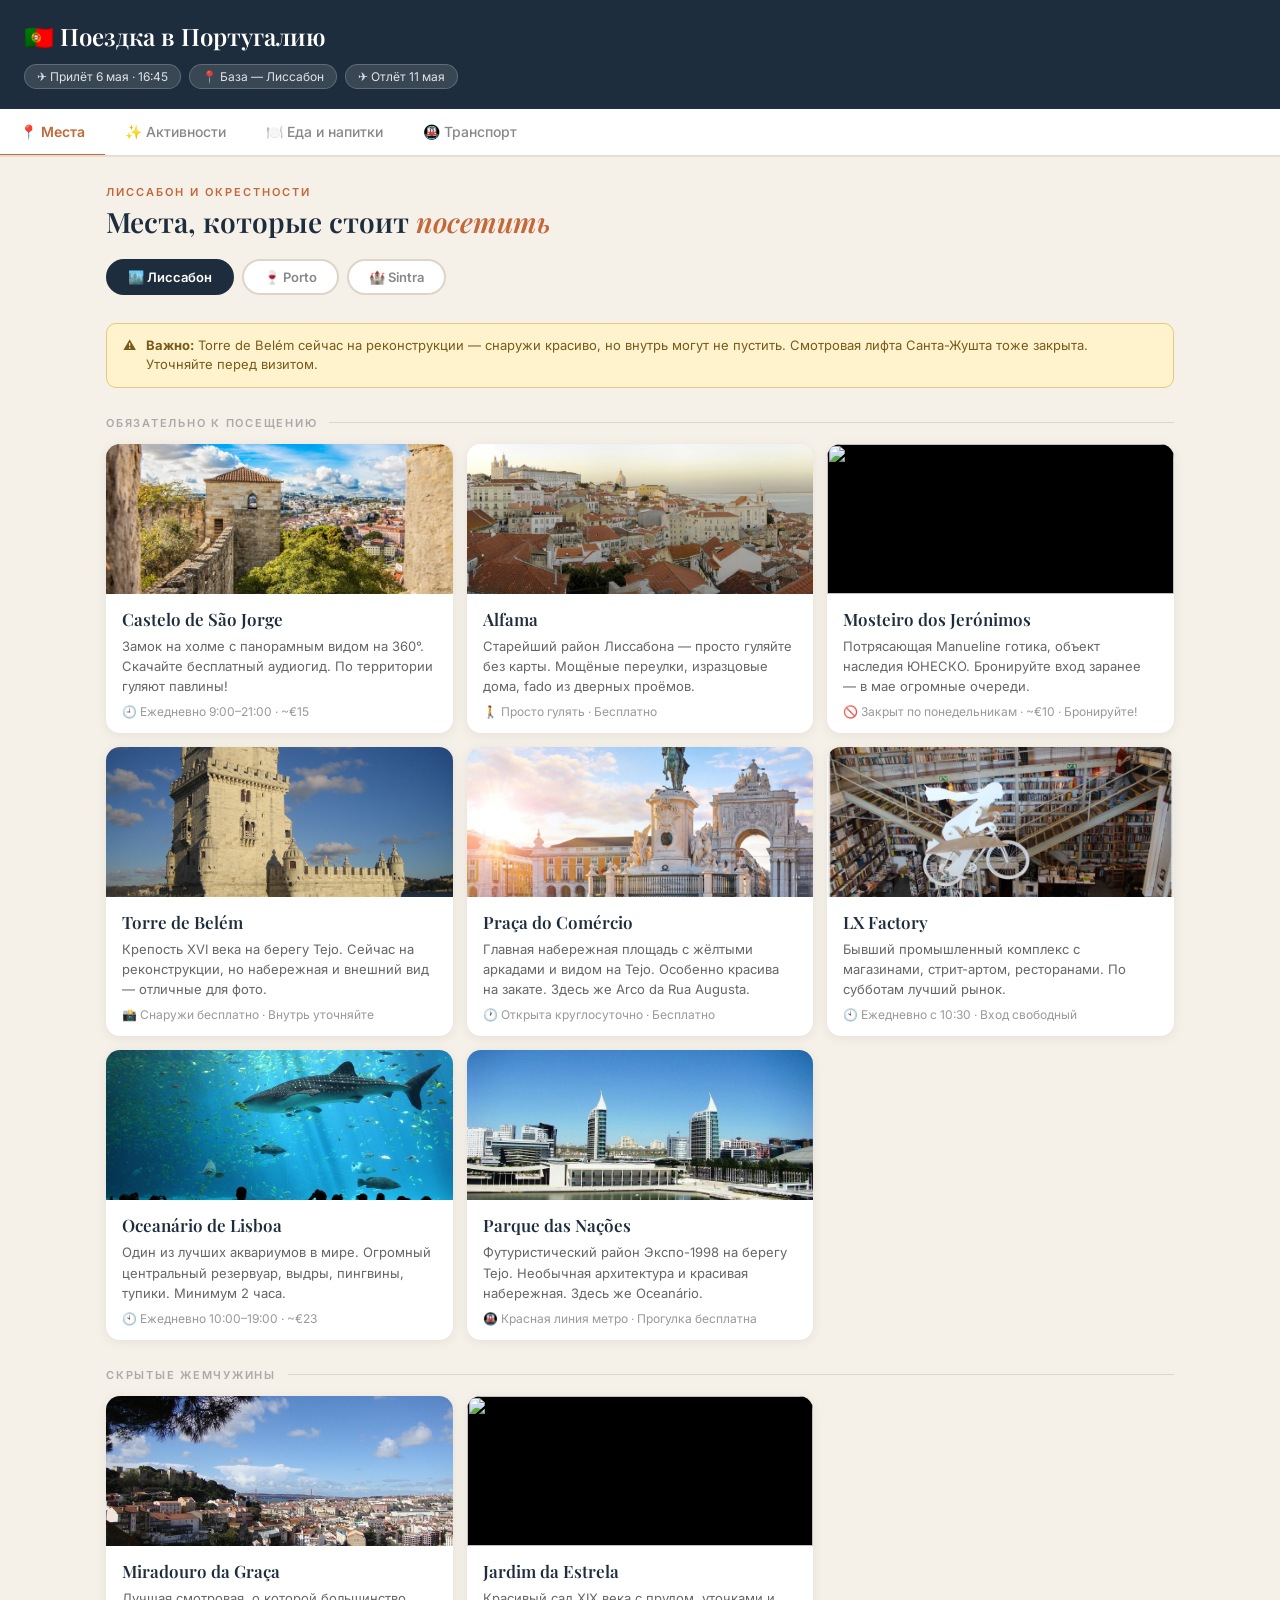
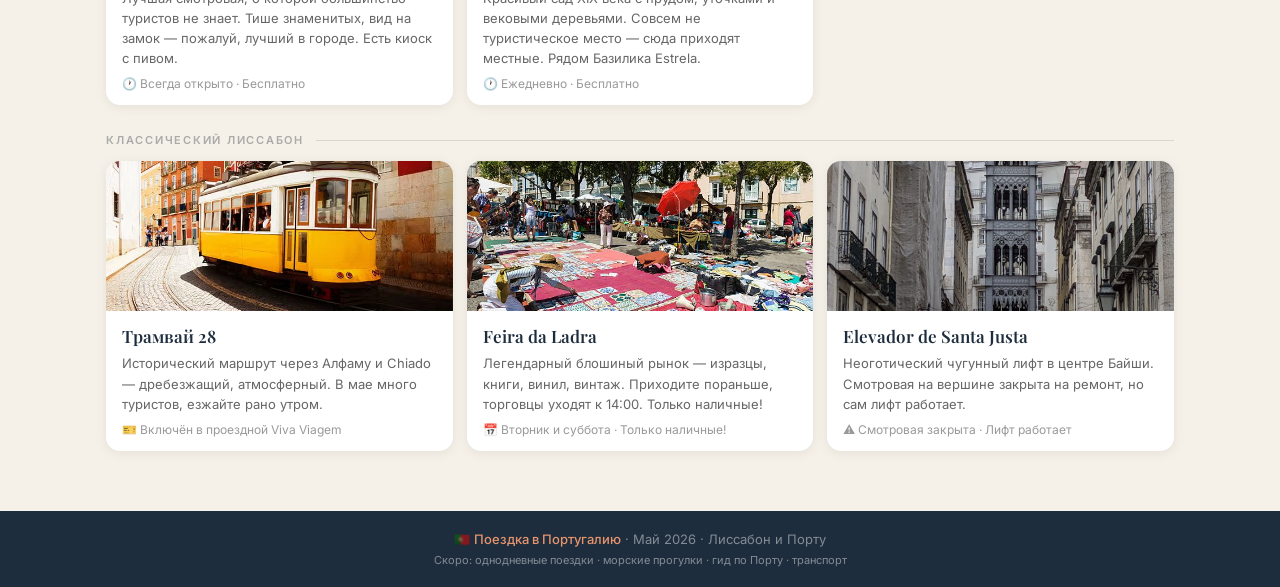
==== index.html @ fce287ac "additional photos" ====
<!DOCTYPE html>
<html lang="ru">
<head>
<meta charset="UTF-8">
<meta name="viewport" content="width=device-width, initial-scale=1.0">
<title>🇵🇹 Поездка в Португалию</title>
<link href="https://fonts.googleapis.com/css2?family=Playfair+Display:ital,wght@0,600;1,400&family=Inter:wght@400;500;600&display=swap" rel="stylesheet">
<style>
* { margin: 0; padding: 0; box-sizing: border-box; }

body {
  font-family: 'Inter', sans-serif;
  background: #F5F0E8;
  color: #1a1a1a;
  min-height: 100vh;
}

/* ─── HEADER ─── */
.header {
  background: #1E2D3D;
  padding: 20px 24px;
}

.header-title {
  font-family: 'Playfair Display', serif;
  font-size: 24px;
  font-weight: 600;
  color: #ffffff;
  display: flex;
  align-items: center;
  gap: 10px;
  margin-bottom: 12px;
}

.header-pills {
  display: flex;
  flex-wrap: wrap;
  gap: 8px;
}

.header-pill {
  background: rgba(255,255,255,0.12);
  border: 1px solid rgba(255,255,255,0.2);
  border-radius: 20px;
  padding: 4px 12px;
  font-size: 12px;
  color: rgba(255,255,255,0.85);
}

/* ─── TAB BAR ─── */
.tabbar {
  background: #ffffff;
  border-bottom: 2px solid #e5ddd0;
  display: flex;
  overflow-x: auto;
  -webkit-overflow-scrolling: touch;
  scrollbar-width: none;
  position: sticky;
  top: 0;
  z-index: 99;
}

.tabbar::-webkit-scrollbar { display: none; }

.tab {
  flex-shrink: 0;
  padding: 14px 20px;
  font-family: 'Inter', sans-serif;
  font-size: 14px;
  font-weight: 500;
  color: #888;
  background: #ffffff;
  border: none;
  border-bottom: 3px solid transparent;
  margin-bottom: -2px;
  cursor: pointer;
  white-space: nowrap;
  transition: color 0.2s, border-color 0.2s;
  -webkit-tap-highlight-color: transparent;
}

.tab:hover { color: #C4673A; }

.tab.active {
  color: #C4673A;
  border-bottom-color: #C4673A;
  font-weight: 600;
}

/* ─── PANELS ─── */
.panel { display: none; }
.panel.active { display: block; }

/* ─── CONTENT WRAPPER ─── */
.content {
  max-width: 1100px;
  margin: 0 auto;
  padding: 28px 16px 60px;
}

/* ─── SECTION HEADER ─── */
.sec-label {
  font-size: 11px;
  font-weight: 600;
  letter-spacing: 0.18em;
  text-transform: uppercase;
  color: #C4673A;
  margin-bottom: 6px;
}

.sec-title {
  font-family: 'Playfair Display', serif;
  font-size: 28px;
  font-weight: 600;
  color: #1E2D3D;
  margin-bottom: 20px;
  line-height: 1.2;
}

.sec-title em {
  font-style: italic;
  color: #C4673A;
}

/* ─── ALERT ─── */
.alert {
  background: #FEF3CD;
  border: 1px solid #e8c97a;
  border-radius: 10px;
  padding: 12px 16px;
  font-size: 13px;
  color: #7a5a1a;
  margin-bottom: 24px;
  line-height: 1.5;
  display: flex;
  gap: 10px;
}

/* ─── DIVIDER ─── */
.divider {
  font-size: 11px;
  font-weight: 600;
  letter-spacing: 0.16em;
  text-transform: uppercase;
  color: #aaa;
  margin: 28px 0 14px;
  display: flex;
  align-items: center;
  gap: 12px;
}

.divider::after {
  content: '';
  flex: 1;
  height: 1px;
  background: #ddd5c8;
}

/* ─── PLACE CARDS GRID ─── */
.grid {
  display: grid;
  grid-template-columns: repeat(auto-fill, minmax(280px, 1fr));
  gap: 14px;
}

.card {
  background: #ffffff;
  border-radius: 14px;
  overflow: hidden;
  box-shadow: 0 2px 12px rgba(0,0,0,0.07);
  transition: transform 0.25s, box-shadow 0.25s;
}

.card:hover {
  transform: translateY(-3px);
  box-shadow: 0 8px 28px rgba(0,0,0,0.12);
}

.card-top {
  height: 150px;
  display: flex;
  align-items: center;
  justify-content: center;
  position: relative;
  font-size: 48px;
}

.bg1 { background: linear-gradient(135deg, #e8eef5, #c8d8e8); }
.bg2 { background: linear-gradient(135deg, #f5e8e0, #e8c4a8); }
.bg3 { background: linear-gradient(135deg, #f5f0e0, #e8d898); }
.bg4 { background: linear-gradient(135deg, #e4eee5, #b8d0bc); }
.bg5 { background: linear-gradient(135deg, #f0e8f0, #d8b8d8); }

.badge {
  position: absolute;
  top: 10px;
  right: 10px;
  font-size: 10px;
  font-weight: 700;
  letter-spacing: 0.06em;
  text-transform: uppercase;
  padding: 3px 9px;
  border-radius: 20px;
  font-family: 'Inter', sans-serif;
}

.b-red   { background: #C4673A; color: #fff; }
.b-green { background: #5a8f62; color: #fff; }
.b-navy  { background: #1E2D3D; color: #fff; }
.b-gold  { background: #C9A84C; color: #1E2D3D; }
.b-warn  { background: #D4870C; color: #fff; }

.card-body { padding: 14px 16px; }

.card-title {
  font-family: 'Playfair Display', serif;
  font-size: 17px;
  font-weight: 600;
  color: #1E2D3D;
  margin-bottom: 6px;
}

.card-desc {
  font-size: 13px;
  color: #666;
  line-height: 1.55;
}

.card-note {
  margin-top: 8px;
  font-size: 12px;
  color: #999;
}

/* ─── EXPERIENCE CARDS ─── */
.exp-list { display: flex; flex-direction: column; gap: 12px; }

.exp-card {
  background: #ffffff;
  border-radius: 14px;
  padding: 16px;
  display: flex;
  gap: 14px;
  align-items: flex-start;
  box-shadow: 0 2px 12px rgba(0,0,0,0.07);
  transition: transform 0.25s, box-shadow 0.25s;
}

.exp-card:hover {
  transform: translateX(4px);
  box-shadow: 0 6px 24px rgba(0,0,0,0.11);
}

.exp-icon {
  width: 52px;
  height: 52px;
  border-radius: 12px;
  display: flex;
  align-items: center;
  justify-content: center;
  font-size: 22px;
  flex-shrink: 0;
}

.ic1 { background: #f5e8e0; }
.ic2 { background: #e8eef5; }
.ic3 { background: #e4eee5; }
.ic4 { background: #f5f0e0; }

.exp-body { flex: 1; min-width: 0; }

.exp-title {
  font-family: 'Playfair Display', serif;
  font-size: 16px;
  font-weight: 600;
  color: #1E2D3D;
  margin-bottom: 5px;
}

.exp-desc {
  font-size: 13px;
  color: #666;
  line-height: 1.55;
}

.exp-tags {
  margin-top: 8px;
  display: flex;
  flex-wrap: wrap;
  gap: 6px;
}

.tag {
  font-size: 11px;
  font-weight: 500;
  padding: 3px 10px;
  border-radius: 20px;
}

.t-red  { background: #f5e8e0; color: #C4673A; }
.t-navy { background: #e8eef5; color: #1E2D3D; }
.t-gold { background: #f5f0e0; color: #7a5a1a; }

/* ─── FOOD ─── */
.food-section { margin-bottom: 28px; }

.food-header {
  display: flex;
  align-items: center;
  gap: 10px;
  padding-bottom: 10px;
  border-bottom: 2px solid #e5ddd0;
  margin-bottom: 14px;
}

.food-header-icon { font-size: 22px; }

.food-header-title {
  font-family: 'Playfair Display', serif;
  font-size: 20px;
  font-weight: 600;
  color: #1E2D3D;
}

.food-grid {
  display: grid;
  grid-template-columns: repeat(auto-fill, minmax(200px, 1fr));
  gap: 12px;
}

.food-card {
  background: #ffffff;
  border-radius: 12px;
  padding: 14px;
  box-shadow: 0 2px 10px rgba(0,0,0,0.06);
  transition: transform 0.25s, box-shadow 0.25s;
}

.food-card:hover {
  transform: translateY(-2px);
  box-shadow: 0 6px 20px rgba(0,0,0,0.1);
}

.food-name {
  font-family: 'Playfair Display', serif;
  font-size: 15px;
  font-weight: 600;
  color: #1E2D3D;
  margin-bottom: 5px;
}

.food-desc {
  font-size: 12px;
  color: #666;
  line-height: 1.5;
}

.food-must {
  margin-top: 8px;
  font-size: 11px;
  font-weight: 600;
  color: #C4673A;
  text-transform: uppercase;
  letter-spacing: 0.06em;
  display: flex;
  align-items: center;
  gap: 5px;
}

.food-must::before {
  content: '';
  width: 5px; height: 5px;
  border-radius: 50%;
  background: #C4673A;
  flex-shrink: 0;
}

.food-porto {
  margin-top: 8px;
  font-size: 11px;
  font-weight: 600;
  color: #534AB7;
  text-transform: uppercase;
  letter-spacing: 0.06em;
  display: flex;
  align-items: center;
  gap: 5px;
}

.food-porto::before {
  content: '';
  width: 5px; height: 5px;
  border-radius: 50%;
  background: #534AB7;
  flex-shrink: 0;
}

/* ─── FOOD IMAGE ─── */
.food-img {
  width: calc(100% + 28px);
  margin: -14px -14px 12px -14px;
  height: 140px;
  object-fit: cover;
  border-radius: 12px 12px 0 0;
  display: block;
}

/* ─── FOOTER ─── */
.footer {
  background: #1E2D3D;
  padding: 20px 24px;
  text-align: center;
  color: rgba(255,255,255,0.45);
  font-size: 13px;
}

.footer strong { color: #E8956D; font-weight: 500; }

/* ─── MOBILE ─── */
@media (max-width: 600px) {
  .header-title { font-size: 20px; }
  .sec-title { font-size: 24px; }
  .grid { grid-template-columns: 1fr; }
  .food-grid { grid-template-columns: 1fr 1fr; }
  .tab { padding: 12px 14px; font-size: 13px; }
  .content { padding: 20px 14px 50px; }
}

@media (max-width: 400px) {
  .food-grid { grid-template-columns: 1fr; }
}

/* ─── CITY SUBTABS ─── */
.city-tabs {
  display: flex;
  gap: 8px;
  margin-bottom: 28px;
  flex-wrap: wrap;
}

.city-tab {
  padding: 8px 20px;
  font-family: 'Inter', sans-serif;
  font-size: 13px;
  font-weight: 600;
  border-radius: 100px;
  border: 2px solid #ddd5c8;
  background: #ffffff;
  color: #888;
  cursor: pointer;
  transition: all 0.2s;
  -webkit-tap-highlight-color: transparent;
}

.city-tab:hover { border-color: #C4673A; color: #C4673A; }

.city-tab.active {
  background: #1E2D3D;
  border-color: #1E2D3D;
  color: #ffffff;
}

.city-panel { display: none; }
.city-panel.active { display: block; }

/* ─── CITY HEADER BANNER ─── */
.city-banner {
  border-radius: 12px;
  padding: 18px 22px;
  margin-bottom: 22px;
  display: flex;
  align-items: center;
  gap: 14px;
}

.city-banner.lisbon { background: linear-gradient(135deg, #1E2D3D, #2E4259); }
.city-banner.porto  { background: linear-gradient(135deg, #4a1a6b, #6b2d9a); }
.city-banner.sintra { background: linear-gradient(135deg, #1a4a2e, #2d7a4a); }

.city-banner-emoji { font-size: 36px; }

.city-banner-text h3 {
  font-family: 'Playfair Display', serif;
  font-size: 22px;
  font-weight: 600;
  color: #fff;
  margin-bottom: 3px;
}

.city-banner-text p {
  font-size: 12px;
  color: rgba(255,255,255,0.65);
  letter-spacing: 0.04em;
}

/* ─── TRANSPORT ─── */
.transport-section { margin-bottom: 36px; }

.transport-header {
  display: flex;
  align-items: center;
  gap: 12px;
  background: #1E2D3D;
  border-radius: 14px;
  padding: 16px 20px;
  margin-bottom: 16px;
}

.transport-header-icon { font-size: 28px; flex-shrink: 0; }

.transport-header-text h3 {
  font-family: 'Playfair Display', serif;
  font-size: 19px;
  font-weight: 600;
  color: #ffffff;
  margin-bottom: 2px;
}

.transport-header-text p {
  font-size: 12px;
  color: rgba(255,255,255,0.55);
}

.transport-grid {
  display: grid;
  grid-template-columns: repeat(auto-fill, minmax(260px, 1fr));
  gap: 12px;
}

.transport-card {
  background: #ffffff;
  border-radius: 14px;
  padding: 16px 18px;
  box-shadow: 0 2px 12px rgba(0,0,0,0.07);
  border-left: 4px solid #C4673A;
  transition: transform 0.2s, box-shadow 0.2s;
}

.transport-card:hover {
  transform: translateY(-2px);
  box-shadow: 0 6px 20px rgba(0,0,0,0.11);
}

.transport-card.navy  { border-left-color: #1E2D3D; }
.transport-card.gold  { border-left-color: #C9A84C; }
.transport-card.green { border-left-color: #5a8f62; }
.transport-card.purple{ border-left-color: #7B5EA7; }

.tc-name {
  font-family: 'Playfair Display', serif;
  font-size: 15px;
  font-weight: 600;
  color: #1E2D3D;
  margin-bottom: 6px;
  display: flex;
  align-items: center;
  gap: 8px;
}

.tc-desc {
  font-size: 12.5px;
  color: #555;
  line-height: 1.55;
  margin-bottom: 10px;
}

.tc-meta {
  display: flex;
  flex-wrap: wrap;
  gap: 6px;
}

.tc-pill {
  font-size: 11px;
  font-weight: 600;
  padding: 3px 10px;
  border-radius: 20px;
  background: #F5F0E8;
  color: #1E2D3D;
}

.tc-pill.price { background: #e8f5ec; color: #2d7a3a; }
.tc-pill.time  { background: #e8eef5; color: #1E2D3D; }
.tc-pill.tip   { background: #fef3cd; color: #7a5a1a; }

.route-card {
  background: #ffffff;
  border-radius: 14px;
  padding: 18px 20px;
  box-shadow: 0 2px 12px rgba(0,0,0,0.07);
  display: grid;
  grid-template-columns: 1fr auto;
  gap: 12px;
  align-items: start;
  transition: transform 0.2s, box-shadow 0.2s;
}

.route-card:hover {
  transform: translateY(-2px);
  box-shadow: 0 6px 20px rgba(0,0,0,0.11);
}

.route-from-to {
  font-family: 'Playfair Display', serif;
  font-size: 16px;
  font-weight: 600;
  color: #1E2D3D;
  margin-bottom: 5px;
  display: flex;
  align-items: center;
  gap: 8px;
}

.route-arrow { color: #C4673A; font-style: normal; }

.route-desc {
  font-size: 12.5px;
  color: #666;
  line-height: 1.5;
  margin-bottom: 10px;
}

.route-pills {
  display: flex;
  flex-wrap: wrap;
  gap: 6px;
}

.route-stats {
  display: flex;
  flex-direction: column;
  gap: 6px;
  align-items: flex-end;
  flex-shrink: 0;
}

.stat-box {
  background: #F5F0E8;
  border-radius: 8px;
  padding: 6px 10px;
  text-align: center;
  min-width: 70px;
}

.stat-val {
  font-size: 14px;
  font-weight: 700;
  color: #1E2D3D;
  font-family: 'Playfair Display', serif;
}

.stat-label {
  font-size: 10px;
  color: #888;
  letter-spacing: 0.04em;
}

@media (max-width: 500px) {
  .route-card { grid-template-columns: 1fr; }
  .route-stats { flex-direction: row; align-items: flex-start; }
  .transport-grid { grid-template-columns: 1fr; }
}
</style>
</head>
<body>

<!-- HEADER -->
<header class="header">
  <div class="header-title">🇵🇹 Поездка в Португалию</div>
  <div class="header-pills">
    <span class="header-pill">✈ Прилёт 6 мая · 16:45</span>
    <span class="header-pill">📍 База — Лиссабон</span>
    <span class="header-pill">✈ Отлёт 11 мая</span>
  </div>
</header>

<!-- TAB BAR -->
<div class="tabbar">
  <button class="tab active" onclick="switchTab('places', this)">📍 Места</button>
  <button class="tab" onclick="switchTab('exp', this)">✨ Активности</button>
  <button class="tab" onclick="switchTab('food', this)">🍽️ Еда и напитки</button>
  <button class="tab" onclick="switchTab('transport', this)">🚇 Транспорт</button>
</div>

<!-- ══════════ PANEL: PLACES ══════════ -->
<div class="panel active" id="panel-places">
  <div class="content">
    <p class="sec-label">Лиссабон и окрестности</p>
    <h2 class="sec-title">Места, которые стоит <em>посетить</em></h2>
    <div class="city-tabs">
      <button class="city-tab active" onclick="switchCity('lisbon', this)">🏙️ Лиссабон</button>
      <button class="city-tab" onclick="switchCity('porto', this)">🍷 Porto</button>
      <button class="city-tab" onclick="switchCity('sintra', this)">🏰 Sintra</button>
    </div>

    <div class="city-panel active" id="city-lisbon">

    <div class="alert">
      ⚠️ <span><strong>Важно:</strong> Torre de Belém сейчас на реконструкции — снаружи красиво, но внутрь могут не пустить. Смотровая лифта Санта-Жушта тоже закрыта. Уточняйте перед визитом.</span>
    </div>

    <p class="divider">Обязательно к посещению</p>
    <div class="grid">
      <div class="card">
        <div class="card-top" style="padding:0;background:#000;"><img src="images/sao_jorge.png" style="width:100%;height:100%;object-fit:cover;"></div>
        <div class="card-body">
          <div class="card-title">Castelo de São Jorge</div>
          <div class="card-desc">Замок на холме с панорамным видом на 360°. Скачайте бесплатный аудиогид. По территории гуляют павлины!</div>
          <div class="card-note">🕘 Ежедневно 9:00–21:00 · ~€15</div>
        </div>
      </div>
      <div class="card">
        <div class="card-top" style="padding:0;background:#000;"><img src="images/alfama.png" style="width:100%;height:100%;object-fit:cover;"></div>
        <div class="card-body">
          <div class="card-title">Alfama</div>
          <div class="card-desc">Старейший район Лиссабона — просто гуляйте без карты. Мощёные переулки, изразцовые дома, fado из дверных проёмов.</div>
          <div class="card-note">🚶 Просто гулять · Бесплатно</div>
        </div>
      </div>
      <div class="card">
        <div class="card-top" style="padding:0;background:#000;"><img src="images/jeronimos.png" style="width:100%;height:100%;object-fit:cover;"></div>
        <div class="card-body">
          <div class="card-title">Mosteiro dos Jerónimos</div>
          <div class="card-desc">Потрясающая Manueline готика, объект наследия ЮНЕСКО. Бронируйте вход заранее — в мае огромные очереди.</div>
          <div class="card-note">🚫 Закрыт по понедельникам · ~€10 · Бронируйте!</div>
        </div>
      </div>
      <div class="card">
        <div class="card-top" style="padding:0;background:#000;"><img src="images/belem.png" style="width:100%;height:100%;object-fit:cover;"></div>
        <div class="card-body">
          <div class="card-title">Torre de Belém</div>
          <div class="card-desc">Крепость XVI века на берегу Tejo. Сейчас на реконструкции, но набережная и внешний вид — отличные для фото.</div>
          <div class="card-note">📸 Снаружи бесплатно · Внутрь уточняйте</div>
        </div>
      </div>
      <div class="card">
        <div class="card-top" style="padding:0;background:#000;"><img src="images/praca_do_commercio.png" style="width:100%;height:100%;object-fit:cover;"></div>
        <div class="card-body">
          <div class="card-title">Praça do Comércio</div>
          <div class="card-desc">Главная набережная площадь с жёлтыми аркадами и видом на Tejo. Особенно красива на закате. Здесь же Arco da Rua Augusta.</div>
          <div class="card-note">🕐 Открыта круглосуточно · Бесплатно</div>
        </div>
      </div>
      <div class="card">
        <div class="card-top" style="padding:0;background:#000;"><img src="images/lx_factory.png" style="width:100%;height:100%;object-fit:cover;"></div>
        <div class="card-body">
          <div class="card-title">LX Factory</div>
          <div class="card-desc">Бывший промышленный комплекс с магазинами, стрит-артом, ресторанами. По субботам лучший рынок.</div>
          <div class="card-note">🕙 Ежедневно с 10:30 · Вход свободный</div>
        </div>
      </div>
      <div class="card">
        <div class="card-top" style="padding:0;background:#000;"><img src="images/oceanario.png" style="width:100%;height:100%;object-fit:cover;"></div>
        <div class="card-body">
          <div class="card-title">Oceanário de Lisboa</div>
          <div class="card-desc">Один из лучших аквариумов в мире. Огромный центральный резервуар, выдры, пингвины, тупики. Минимум 2 часа.</div>
          <div class="card-note">🕙 Ежедневно 10:00–19:00 · ~€23</div>
        </div>
      </div>
      <div class="card">
        <div class="card-top" style="padding:0;background:#000;"><img src="images/parque_das_nacoes.png" style="width:100%;height:100%;object-fit:cover;"></div>
        <div class="card-body">
          <div class="card-title">Parque das Nações</div>
          <div class="card-desc">Футуристический район Экспо-1998 на берегу Tejo. Необычная архитектура и красивая набережная. Здесь же Oceanário.</div>
          <div class="card-note">🚇 Красная линия метро · Прогулка бесплатна</div>
        </div>
      </div>
    </div>

    <p class="divider">Скрытые жемчужины</p>
    <div class="grid">
      <div class="card">
        <div class="card-top" style="padding:0;background:#000;"><img src="images/miradouro_da_graca.png" style="width:100%;height:100%;object-fit:cover;"></div>
        <div class="card-body">
          <div class="card-title">Miradouro da Graça</div>
          <div class="card-desc">Лучшая смотровая, о которой большинство туристов не знает. Тише знаменитых, вид на замок — пожалуй, лучший в городе. Есть киоск с пивом.</div>
          <div class="card-note">🕐 Всегда открыто · Бесплатно</div>
        </div>
      </div>
      <div class="card">
        <div class="card-top" style="padding:0;background:#000;"><img src="images/jardim_da_estrela.png" style="width:100%;height:100%;object-fit:cover;"></div>
        <div class="card-body">
          <div class="card-title">Jardim da Estrela</div>
          <div class="card-desc">Красивый сад XIX века с прудом, уточками и вековыми деревьями. Совсем не туристическое место — сюда приходят местные. Рядом Базилика Estrela.</div>
          <div class="card-note">🕐 Ежедневно · Бесплатно</div>
        </div>
      </div>
    </div>

    <p class="divider">Классический Лиссабон</p>
    <div class="grid">
      <div class="card">
        <div class="card-top" style="padding:0;background:#000;"><img src="images/tram_28.png" style="width:100%;height:100%;object-fit:cover;"></div>
        <div class="card-body">
          <div class="card-title">Трамвай 28</div>
          <div class="card-desc">Исторический маршрут через Алфаму и Chiado — дребезжащий, атмосферный. В мае много туристов, езжайте рано утром.</div>
          <div class="card-note">🎫 Включён в проездной Viva Viagem</div>
        </div>
      </div>
      <div class="card">
        <div class="card-top" style="padding:0;background:#000;"><img src="images/feira_da_ladra.png" style="width:100%;height:100%;object-fit:cover;"></div>
        <div class="card-body">
          <div class="card-title">Feira da Ladra</div>
          <div class="card-desc">Легендарный блошиный рынок — изразцы, книги, винил, винтаж. Приходите пораньше, торговцы уходят к 14:00. Только наличные!</div>
          <div class="card-note">📅 Вторник и суббота · Только наличные!</div>
        </div>
      </div>
      <div class="card">
        <div class="card-top" style="padding:0;background:#000;"><img src="images/elevador_de_santa_justa.png" style="width:100%;height:100%;object-fit:cover;"></div>
        <div class="card-body">
          <div class="card-title">Elevador de Santa Justa</div>
          <div class="card-desc">Неоготический чугунный лифт в центре Байши. Смотровая на вершине закрыта на ремонт, но сам лифт работает.</div>
          <div class="card-note">⚠️ Смотровая закрыта · Лифт работает</div>
        </div>
      </div>
    </div>
    </div><!-- /city-lisbon -->


  <!-- ── PORTO ── -->
  <div class="city-panel" id="city-porto">
    <div class="city-banner porto">
      <span class="city-banner-emoji">🍷</span>
      <div class="city-banner-text">
        <h3>Porto</h3>
        <p>Однодневная поездка · ~3 часа на поезде Alfa Pendular</p>
      </div>
    </div>

    <p class="divider">Обязательно к посещению</p>
    <div class="grid">
      <div class="card">
        <div class="card-top bg5"><span>📚</span><span class="badge b-navy">Обязательно</span></div>
        <div class="card-body">
          <div class="card-title">Livraria Lello</div>
          <div class="card-desc">Один из красивейших книжных магазинов в мире. Неоготический интерьер, знаменитая деревянная лестница. Говорят, вдохновил Роулинг при создании Хогвартса. Билет ~€12, покупайте онлайн.</div>
          <div class="card-note">🕘 Ежедневно 9:00–19:00 · ~€12 · Бронируйте заранее</div>
        </div>
      </div>
      <div class="card">
        <div class="card-top bg1"><span>🏛️</span><span class="badge b-navy">Обязательно</span></div>
        <div class="card-body">
          <div class="card-title">Palácio da Bolsa</div>
          <div class="card-desc">Дворец биржи XIX века с невероятным Арабским залом внутри. Только с экскурсией (~30 минут) — гиды великолепны.</div>
          <div class="card-note">🕘 Ежедневно 9:00–18:30 · ~€14</div>
        </div>
      </div>
      <div class="card">
        <div class="card-top bg2"><span>🌉</span><span class="badge b-navy">Обязательно</span></div>
        <div class="card-body">
          <div class="card-title">Ribeira</div>
          <div class="card-desc">Живописная набережная Douro с разноцветными домами, кафе и видом на Vila Nova de Gaia. Особенно красива на закате. Здесь же отправляются лодки rabelo.</div>
          <div class="card-note">🕐 Всегда открыто · Бесплатно</div>
        </div>
      </div>
      <div class="card">
        <div class="card-top bg3"><span>⛪</span><span class="badge b-navy">Обязательно</span></div>
        <div class="card-body">
          <div class="card-title">Igreja dos Clérigos e Torre</div>
          <div class="card-desc">Барочная церковь XVIII века с самой высокой башней Порту. 240 ступеней — и перед вами лучший вид на город и реку Douro.</div>
          <div class="card-note">🕘 Ежедневно 9:00–19:00 · ~€8–10</div>
        </div>
      </div>
      <div class="card">
        <div class="card-top bg4"><span>🍷</span><span class="badge b-gold">Вина</span></div>
        <div class="card-body">
          <div class="card-title">Caves do Vinho do Porto (Gaia)</div>
          <div class="card-desc">Переправьтесь через реку в Vila Nova de Gaia — там знаменитые погреба Graham's, Sandeman, Taylor's. Дегустация от €10–15. Белый vinho do Porto с тоником — откровение.</div>
          <div class="card-note">🍷 Дегустация ~€10–15 · Рядом с Рибейрой</div>
        </div>
      </div>
    </div>
  </div>

  <!-- ── SINTRA ── -->
  <div class="city-panel" id="city-sintra">
    <div class="city-banner sintra">
      <span class="city-banner-emoji">🏰</span>
      <div class="city-banner-text">
        <h3>Sintra</h3>
        <p>Однодневная поездка · ~40 минут на электричке из Rossio</p>
      </div>
    </div>

    <p class="divider">Обязательно к посещению</p>
    <div class="grid">
      <div class="card">
        <div class="card-top bg3"><span>🏰</span><span class="badge b-red">Обязательно</span></div>
        <div class="card-body">
          <div class="card-title">Palácio da Pena</div>
          <div class="card-desc">Самый красочный и сказочный дворец Португалии — жёлтые и красные башни прямо в лесу на вершине горы. Приезжайте как можно раньше — к полудню огромные очереди.</div>
          <div class="card-note">🕘 10:00–18:00 · ~€14 · Приезжайте до открытия!</div>
        </div>
      </div>
      <div class="card">
        <div class="card-top bg4"><span>🌳</span><span class="badge b-green">Жемчужина</span></div>
        <div class="card-body">
          <div class="card-title">Quinta da Regaleira</div>
          <div class="card-desc">Таинственная усадьба с готическими башнями, секретными тоннелями и знаменитым инициатическим колодцем, по которому можно спуститься вниз. Более атмосферная, чем Пена.</div>
          <div class="card-note">🕘 9:30–20:00 · ~€15</div>
        </div>
      </div>
      <div class="card">
        <div class="card-top bg1"><span>🏰</span><span class="badge b-navy">Классика</span></div>
        <div class="card-body">
          <div class="card-title">Castelo dos Mouros</div>
          <div class="card-desc">Средневековый замок VIII–IX веков с крепостными стенами на скалах и панорамным видом на леса, дворцы и океан. Можно ходить по стенам.</div>
          <div class="card-note">🕘 9:00–18:00 · ~€8</div>
        </div>
      </div>
    </div>
  </div>

  </div>
</div>

<!-- ══════════ PANEL: EXPERIENCES ══════════ -->
<div class="panel" id="panel-exp">
  <div class="content">
    <p class="sec-label">Чем заняться</p>
    <h2 class="sec-title">Обязательные <em>активности</em></h2>
    <div class="exp-list">

      <div class="exp-card">
        <div class="exp-icon ic1">🎵</div>
        <div class="exp-body">
          <div class="exp-title">Ужин с fado в Алфаме</div>
          <div class="exp-desc">Самое португальское переживание — живая музыка в маленьком заведении с ужином. Приходите около 20:00, музыка начинается в 21:00. Попробуйте Tasca do Chico (всего 25 мест!) или Sr. Fado.</div>
          <div class="exp-tags">
            <span class="tag t-red">Бронируйте заранее</span>
            <span class="tag t-gold">~€35–50 с человека</span>
            <span class="tag t-navy">Alfama</span>
          </div>
        </div>
      </div>

      <div class="exp-card">
        <div class="exp-icon ic2">⛵</div>
        <div class="exp-body">
          <div class="exp-title">Парусная прогулка на закате</div>
          <div class="exp-desc">1–2 часа на паруснике в золотой час — вино включено, группы по 10–14 человек. Город горит янтарём, мост 25 апреля красиво подсвечивается. Можно самим взяться за штурвал.</div>
          <div class="exp-tags">
            <span class="tag t-red">GetYourGuide</span>
            <span class="tag t-gold">~€35–55 с человека</span>
            <span class="tag t-navy">Отправление из Belémа</span>
          </div>
        </div>
      </div>

      <div class="exp-card">
        <div class="exp-icon ic3">🚢</div>
        <div class="exp-body">
          <div class="exp-title">Паром до Cacilhas</div>
          <div class="exp-desc">10 минут через Tejo за €1,35 в одну сторону. Одно из лучших впечатлений в Лиссабоне за копейки. С реки открывается вид на весь силуэт города. На той стороне — отличные рыбные рестораны.</div>
          <div class="exp-tags">
            <span class="tag t-red">€1,35 в одну сторону</span>
            <span class="tag t-navy">От Cais do Sodré</span>
          </div>
        </div>
      </div>

      <div class="exp-card">
        <div class="exp-icon ic4">🍷</div>
        <div class="exp-body">
          <div class="exp-title">Дегустация вин</div>
          <div class="exp-desc">By the Wine в Chiado — заведение целиком для португальских вин. В Порту — знаменитые погреба Graham's, Sandeman, Taylor's в Vila Nova de Gaia. Белый vinho do Porto с тоником со льдом — откровение.</div>
          <div class="exp-tags">
            <span class="tag t-red">By the Wine, Chiado</span>
            <span class="tag t-gold">Дегустация в Порту ~€10–15</span>
          </div>
        </div>
      </div>

      <div class="exp-card">
        <div class="exp-icon ic3">🚴</div>
        <div class="exp-body">
          <div class="exp-title">Тур на электровелосипеде</div>
          <div class="exp-desc">По холмам Лиссабона на обычном велосипеде тяжело — на электро это одно удовольствие. Туры 3–4 часа: Alfama, Belém, набережная, смотровые. Отличный способ охватить много за день.</div>
          <div class="exp-tags">
            <span class="tag t-red">~€35–45 с человека</span>
            <span class="tag t-navy">Lisbon Bike Tour · Bike Iberia</span>
          </div>
        </div>
      </div>

      <div class="exp-card">
        <div class="exp-icon ic1">🎨</div>
        <div class="exp-body">
          <div class="exp-title">Мастер-класс по росписи изразцов</div>
          <div class="exp-desc">Научитесь расписывать знаменитые португальские изразцы azulejos и увезите домой собственноручно сделанный сувенир. Отличное занятие для двоих — 1,5–2 часа.</div>
          <div class="exp-tags">
            <span class="tag t-red">~€30–40 с человека</span>
            <span class="tag t-navy">1,5–2 часа · GetYourGuide</span>
          </div>
        </div>
      </div>

      <div class="exp-card">
        <div class="exp-icon ic2">🌊</div>
        <div class="exp-body">
          <div class="exp-title">Морская прогулка в Аррабиде</div>
          <div class="exp-desc">Красивейшее побережье рядом с Лиссабоном — кристально чистая бирюзовая вода, как на Карибах. Морские гроты, скрытые пляжи, снорклинг. Из Setúbal (~1 час от Лиссабона). Май — идеальное время.</div>
          <div class="exp-tags">
            <span class="tag t-red">~€40–55 с человека</span>
            <span class="tag t-navy">GetYourGuide</span>
            <span class="tag t-gold">Целый день</span>
          </div>
        </div>
      </div>

      <div class="exp-card">
        <div class="exp-icon ic1">🌃</div>
        <div class="exp-body">
          <div class="exp-title">Ночная прогулка по Bairro Alto</div>
          <div class="exp-desc">Самый известный ночной район Лиссабона. Бары выплёскиваются на улицы, люди бродят с напитками — весь квартал становится одной большой вечеринкой. Оживает около 22:00.</div>
          <div class="exp-tags">
            <span class="tag t-red">Гулять бесплатно</span>
            <span class="tag t-navy">Начиная с ~22:00</span>
          </div>
        </div>
      </div>

    </div>
  </div>
</div>

<!-- ══════════ PANEL: FOOD ══════════ -->
<div class="panel" id="panel-food">
  <div class="content">
    <p class="sec-label">Вкусное путешествие</p>
    <h2 class="sec-title">Еда и напитки, которые <em>нужно попробовать</em></h2>

    <div class="food-section">
      <div class="food-header">
        <span class="food-header-icon">🥐</span>
        <span class="food-header-title">Выпечка и сладкое</span>
      </div>
      <div class="food-grid">
        <div class="food-card">
          <img src="images/pastel_de_nata.png" class="food-img" alt="Pastel de Nata">
          <div class="food-name">Pastel de Nata</div>
          <div class="food-desc">Заварной тарт со слоёным тестом. Едят тёплым с корицей и сахарной пудрой. Рецепт хранится в тайне с 1837 года. Лучший — в Pastéis de Belém.</div>
          <div class="food-must">Обязательно — съедите их десятками</div>
        </div>
        <div class="food-card">
          <img src="images/travesseiro_de_sintra.png" class="food-img" alt="Travesseiro de Sintra">
          <div class="food-name">Travesseiro de Sintra</div>
          <div class="food-desc">Слоёное тесто с миндальным кремом. Снаружи хрустящее, внутри нежное. Только в Синтре — берите тёплыми из печи в Casa Piriquita.</div>
        </div>
        <div class="food-card">
          <img src="images/bola_de_berlim.png" class="food-img" alt="Bola de Berlim">
          <div class="food-name">Bola de Berlim</div>
          <div class="food-desc">Португальский пончик с заварным кремом. Продаётся прямо на пляже — вы точно купите, когда увидите.</div>
        </div>
        <div class="food-card">
          <img src="images/toucinho_do_ceu.png" class="food-img" alt="Toucinho do Céu">
          <div class="food-name">Toucinho do Céu</div>
          <div class="food-desc">Традиционный миндальный пирог, плотный и сладкий. Название: «небесный бекон». В любой кондитерской Лиссабона.</div>
        </div>
      </div>
    </div>

    <div class="food-section">
      <div class="food-header">
        <span class="food-header-icon">🥩</span>
        <span class="food-header-title">Еда</span>
      </div>
      <div class="food-grid">
        <div class="food-card">
          <img src="images/bifana.png" class="food-img" alt="Bifana">
          <div class="food-name">Bifana</div>
          <div class="food-desc">Булочка со свининой в вине, чесноке и паприке. Дёшево, вкусно, одно из лучших уличных блюд в мире. В любой tasca ~€2–3.</div>
          <div class="food-must">Обязательно</div>
        </div>
        <div class="food-card">
          <img src="images/francesinha.png" class="food-img" alt="Francesinha">
          <div class="food-name">Francesinha</div>
          <div class="food-desc">Блюдо Порту — сэндвич из вяленого мяса и стейка, залитый сыром и острым томатно-пивным соусом. Тяжёло и невероятно вкусно.</div>
          <div class="food-porto">Только в Порту — обязательно</div>
        </div>
        <div class="food-card">
          <img src="images/polvo_a_lagareiro.png" class="food-img" alt="Polvo à Lagareiro">
          <div class="food-name">Polvo à Lagareiro</div>
          <div class="food-desc">Целый осьминог, запечённый с маслом, чесноком и картофелем. Всегда нежный. Есть в меню почти любого ресторана.</div>
          <div class="food-must">Обязательно</div>
        </div>
        <div class="food-card">
          <img src="images/peixe_grelhado.png" class="food-img" alt="Peixe Grelhado">
          <div class="food-name">Peixe Grelhado</div>
          <div class="food-desc">Свежая атлантическая рыба на углях с оливковым маслом и лимоном. Лучшая — в рыбных ресторанах Cacilhas с видом на Лиссабон.</div>
        </div>
        <div class="food-card">
          <img src="images/ameijoas_a_bulhao_pato.png" class="food-img" alt="Ameijoas à Bulhão Pato">
          <div class="food-name">Ameijoas à Bulhão Pato</div>
          <div class="food-desc">Моллюски в белом вине с чесноком и кинзой. Заказывайте как закуску и вымакайте соус хлебом — это обязательно.</div>
          <div class="food-must">Обязательно</div>
        </div>
        <div class="food-card">
          <img src="images/bacalhau_a_bras.png" class="food-img" alt="Bacalhau à Brás">
          <div class="food-name">Bacalhau à Brás</div>
          <div class="food-desc">Солёная треска с яйцами, хрустящей картошкой-соломкой и чёрными оливками. В меню почти каждого традиционного ресторана.</div>
        </div>
      </div>
    </div>

    <div class="food-section">
      <div class="food-header">
        <span class="food-header-icon">🍷</span>
        <span class="food-header-title">Напитки</span>
      </div>
      <div class="food-grid">
        <div class="food-card">
          <img src="images/ginjinha.png" class="food-img" alt="Ginjinha">
          <div class="food-name">Ginjinha</div>
          <div class="food-desc">Сладкий вишнёвый ликёр, пьётся стоя у стойки. В A Ginjinha на Largo de São Domingos с 1840 года. Около €1,50.</div>
          <div class="food-must">Обязательно — €1,50, просто сделайте это</div>
        </div>
        <div class="food-card">
          <img src="images/vinho_verde.png" class="food-img" alt="Vinho Verde">
          <div class="food-name">Vinho Verde</div>
          <div class="food-desc">«Зелёное вино» — молодое, лёгкое, слегка игристое. Освежающее и идеальное для тёплого майского дня. Заказывайте везде.</div>
          <div class="food-must">Обязательно</div>
        </div>
        <div class="food-card">
          <img src="images/vinho_do_porto.png" class="food-img" alt="Vinho do Porto">
          <div class="food-name">Vinho do Porto</div>
          <div class="food-desc">Крепкое сладкое вино от молодого Ruby до выдержанного Tawny. В Порту посетите погреба Vila Nova de Gaia. Попробуйте белый vinho do Porto с тоником.</div>
          <div class="food-porto">Порту — дегустация ~€10–15</div>
        </div>
      </div>
    </div>

  </div>
</div>

<!-- ══════════ PANEL: TRANSPORT ══════════ -->
<div class="panel" id="panel-transport">
  <div class="content">
    <p class="sec-label">Как добраться и передвигаться</p>
    <h2 class="sec-title">Транспорт и <em>маршруты</em></h2>

    <!-- ВНУТРИ ЛИССАБОНА -->
    <div class="transport-section">
      <div class="transport-header">
        <span class="transport-header-icon">🏙️</span>
        <div class="transport-header-text">
          <h3>Внутри Лиссабона</h3>
          <p>Как перемещаться по городу</p>
        </div>
      </div>
      <div class="transport-grid">

        <div class="transport-card navy">
          <div class="tc-name">🎫 Карта Viva Viagem</div>
          <div class="tc-desc">Единая перезаряжаемая карта для всего общественного транспорта — метро, автобусы, трамваи, фуникулёры, лифт Санта-Жушта. Покупается в кассах метро или в аэропорту. Стоит €0,50 + пополнение.</div>
          <div class="tc-meta">
            <span class="tc-pill price">Карта €0,50</span>
            <span class="tc-pill tip">⭐ Купите сразу по прилёту</span>
          </div>
        </div>

        <div class="transport-card navy">
          <div class="tc-name">🚇 Метро</div>
          <div class="tc-desc">4 линии, охватывают большинство районов включая аэропорт. Быстро, чисто, надёжно. Работает с 6:30 до 1:00. Одна поездка по карте Viva Viagem дешевле, чем на кассе.</div>
          <div class="tc-meta">
            <span class="tc-pill price">~€1,61 / поездка</span>
            <span class="tc-pill time">6:30 — 1:00</span>
            <span class="tc-pill tip">Аэропорт → центр ~25 мин</span>
          </div>
        </div>

        <div class="transport-card">
          <div class="tc-name">🚌 Автобусы и трамваи</div>
          <div class="tc-desc">Покрывают всё, что метро не достаёт, включая Belém. Знаменитый трамвай 28 — через Алфаму и Chiado. В мае очень переполнен туристами — лучше рано утром. Оплата картой Viva Viagem.</div>
          <div class="tc-meta">
            <span class="tc-pill price">По карте Viva Viagem</span>
            <span class="tc-pill tip">Трамвай 28 — рано утром</span>
          </div>
        </div>

        <div class="transport-card">
          <div class="tc-name">🚡 Фуникулёры</div>
          <div class="tc-desc">Три исторических фуникулёра на крутые холмы города — Бика, Глория и Лавра. Включены в карту Viva Viagem. Бика сейчас закрыта после аварии на Глории в сентябре 2025 года — уточняйте статус.</div>
          <div class="tc-meta">
            <span class="tc-pill price">По карте Viva Viagem</span>
            <span class="tc-pill tip">⚠️ Бика закрыта, проверьте</span>
          </div>
        </div>

        <div class="transport-card gold">
          <div class="tc-name">🎟️ Суточный проездной</div>
          <div class="tc-desc">Безлимитный проездной на 24 часа — метро, автобусы, трамваи, фуникулёры. Отличная цена если планируете много ездить. Покупается в кассах метро на карту Viva Viagem.</div>
          <div class="tc-meta">
            <span class="tc-pill price">€6,80 / сутки</span>
            <span class="tc-pill tip">Выгодно от 4+ поездок</span>
          </div>
        </div>

        <div class="transport-card green">
          <div class="tc-name">🚌 Hop-on Hop-off</div>
          <div class="tc-desc">Туристический двухэтажный автобус с остановками у главных достопримечательностей. Удобно для первого знакомства с городом. Несколько маршрутов — центр, Belém, Sintra. Билет действует 24 или 48 часов.</div>
          <div class="tc-meta">
            <span class="tc-pill price">~€20–30 / день</span>
            <span class="tc-pill tip">Хорошо для первого дня</span>
          </div>
        </div>

        <div class="transport-card green">
          <div class="tc-name">⛴️ Паром Cais do Sodré → Cacilhas</div>
          <div class="tc-desc">10 минут через реку Tejo — и вы на южном берегу. Лучший вид на силуэт Лиссабона открывается именно с воды. Ходит очень часто, принимает карту Viva Viagem.</div>
          <div class="tc-meta">
            <span class="tc-pill price">€1,35 в одну сторону</span>
            <span class="tc-pill time">~10 минут</span>
          </div>
        </div>

        <div class="transport-card purple">
          <div class="tc-name">🚗 Uber / Bolt</div>
          <div class="tc-desc">Оба приложения отлично работают в Лиссабоне. Очень доступные цены — поездка через весь центр редко стоит больше €6–8. Удобно поздно ночью или когда едете с вещами.</div>
          <div class="tc-meta">
            <span class="tc-pill price">€4–8 по городу</span>
            <span class="tc-pill tip">Идеально для ночных поездок</span>
          </div>
        </div>

        <div class="transport-card">
          <div class="tc-name">🚶 Пешком</div>
          <div class="tc-desc">Лиссабон компактный и большинство достопримечательностей пешей доступности от центра. Но город холмистый — удобная обувь обязательна! Alfama, Baixa, Chiado, Bairro Alto — всё рядом.</div>
          <div class="tc-meta">
            <span class="tc-pill price">Бесплатно</span>
            <span class="tc-pill tip">Удобная обувь — обязательно</span>
          </div>
        </div>

      </div>
    </div>

    <!-- ИЗ ЛИССАБОНА: ПОЕЗДКИ -->
    <div class="transport-section">
      <div class="transport-header">
        <span class="transport-header-icon">🗺️</span>
        <div class="transport-header-text">
          <h3>Из Лиссабона</h3>
          <p>Однодневные поездки и другие города</p>
        </div>
      </div>

      <div style="display:flex;flex-direction:column;gap:12px;">

        <div class="route-card">
          <div>
            <div class="route-from-to">🏰 Sintra <em class="route-arrow">→</em> на день</div>
            <div class="route-desc">Самая популярная однодневная поездка. Электричка от станции Rossio или Oriente — прямой маршрут без пересадок. Поезда ходят каждые 20–30 минут. Приезжайте как можно раньше — к 10:00 уже толпы. Лучше быть там к открытию Дворца Пена (10:00).</div>
            <div class="route-pills">
              <span class="tc-pill price">Билет ~€2,50 в одну сторону</span>
              <span class="tc-pill tip">Станция Rossio или Oriente</span>
              <span class="tc-pill tip">Поезда каждые ~20 мин</span>
            </div>
          </div>
          <div class="route-stats">
            <div class="stat-box"><div class="stat-val">40</div><div class="stat-label">минут</div></div>
            <div class="stat-box"><div class="stat-val">€2,50</div><div class="stat-label">билет</div></div>
          </div>
        </div>

        <div class="route-card">
          <div>
            <div class="route-from-to">🍷 Porto <em class="route-arrow">→</em> на день</div>
            <div class="route-desc">Лучший вариант — скоростной поезд Alfa Pendular со станции Oriente. Бронируйте билеты заранее на сайте cp.pt — цены ниже и места разбирают. В мае лучше купить хотя бы за неделю. Удобно уехать утром (~8:00), вернуться вечером (~22:00).</div>
            <div class="route-pills">
              <span class="tc-pill price">Билет €20–35 в одну сторону</span>
              <span class="tc-pill tip">Alfa Pendular — самый быстрый</span>
              <span class="tc-pill tip">Бронируйте на cp.pt</span>
            </div>
          </div>
          <div class="route-stats">
            <div class="stat-box"><div class="stat-val">~3 ч</div><div class="stat-label">поездом</div></div>
            <div class="stat-box"><div class="stat-val">€20–35</div><div class="stat-label">билет</div></div>
          </div>
        </div>

        <div class="route-card">
          <div>
            <div class="route-from-to">🌊 Cascais <em class="route-arrow">→</em> на полдня</div>
            <div class="route-desc">Очаровательный прибрежный городок с пляжами и хорошими ресторанами. Электричка от станции Cais do Sodré — самая живописная прибрежная линия Португалии. Можно совместить с Синтрой — они рядом.</div>
            <div class="route-pills">
              <span class="tc-pill price">Билет ~€2,40 в одну сторону</span>
              <span class="tc-pill tip">Станция Cais do Sodré</span>
              <span class="tc-pill tip">Поезда очень часто</span>
            </div>
          </div>
          <div class="route-stats">
            <div class="stat-box"><div class="stat-val">40</div><div class="stat-label">минут</div></div>
            <div class="stat-box"><div class="stat-val">€2,40</div><div class="stat-label">билет</div></div>
          </div>
        </div>

        <div class="route-card">
          <div>
            <div class="route-from-to">🌍 Cabo da Roca <em class="route-arrow">→</em> полдня/день</div>
            <div class="route-desc">Самая западная точка континентальной Европы — драматические скалы над Атлантикой. Добраться сложнее всего: из Синтры автобусом №403 Sintra–Cascais (~35 мин) или такси (~15 мин). Удобнее всего совместить с поездкой в Синтру — сначала Sintra, потом Кабу. Можно вернуться в Cascais на автобусе и оттуда на электричке в Лиссабон.</div>
            <div class="route-pills">
              <span class="tc-pill price">Автобус из Синтры ~€2,60</span>
              <span class="tc-pill tip">Совмещайте с Синтрой</span>
              <span class="tc-pill tip">Автобус №403 Sintra–Cascais</span>
            </div>
          </div>
          <div class="route-stats">
            <div class="stat-box"><div class="stat-val">~35</div><div class="stat-label">мин из Синтры</div></div>
            <div class="stat-box"><div class="stat-val">€2,60</div><div class="stat-label">автобус</div></div>
          </div>
        </div>

        <div class="route-card">
          <div>
            <div class="route-from-to">🏖️ Arrábida <em class="route-arrow">→</em> на день</div>
            <div class="route-desc">Потрясающий природный парк с бирюзовой водой и скалами — самое красивое побережье рядом с Лиссабоном. Прямого общественного транспорта нет — лучше взять такси/Uber до Setúbal (~1 ч) или арендовать машину. Из Setúbal отправляются лодочные туры.</div>
            <div class="route-pills">
              <span class="tc-pill price">Такси/Uber ~€30–40 до Setúbal</span>
              <span class="tc-pill tip">Или аренда авто</span>
              <span class="tc-pill tip">Лодочный тур ~€40–55</span>
            </div>
          </div>
          <div class="route-stats">
            <div class="stat-box"><div class="stat-val">~1 ч</div><div class="stat-label">до Setúbal</div></div>
            <div class="stat-box"><div class="stat-val">€30–40</div><div class="stat-label">такси</div></div>
          </div>
        </div>

        <div class="route-card">
          <div>
            <div class="route-from-to">🏰 Óbidos <em class="route-arrow">→</em> на полдня</div>
            <div class="route-desc">Идеально сохранившийся средневековый городок в крепостных стенах, примерно 1,5 часа от Лиссабона. Автобус от терминала Sete Rios. Знаменит ликёром ginjinha в шоколадной рюмке.</div>
            <div class="route-pills">
              <span class="tc-pill price">Автобус ~€8–10 в одну сторону</span>
              <span class="tc-pill tip">Терминал Sete Rios</span>
            </div>
          </div>
          <div class="route-stats">
            <div class="stat-box"><div class="stat-val">~1,5 ч</div><div class="stat-label">автобусом</div></div>
            <div class="stat-box"><div class="stat-val">€8–10</div><div class="stat-label">билет</div></div>
          </div>
        </div>

      </div>
    </div>

    <!-- АЭРОПОРТ -->
    <div class="transport-section">
      <div class="transport-header">
        <span class="transport-header-icon">✈️</span>
        <div class="transport-header-text">
          <h3>Аэропорт ↔ Центр</h3>
          <p>Как добраться из аэропорта в город</p>
        </div>
      </div>
      <div class="transport-grid">

        <div class="transport-card navy">
          <div class="tc-name">🚇 Метро (красная линия)</div>
          <div class="tc-desc">Самый дешёвый вариант. Станция прямо в аэропорту — красная линия, пересадка на зелёную или синюю в центре. Багажа не много? Это лучший вариант.</div>
          <div class="tc-meta">
            <span class="tc-pill price">~€1,61</span>
            <span class="tc-pill time">~25 минут</span>
            <span class="tc-pill tip">Работает с 6:30 до 1:00</span>
          </div>
        </div>

        <div class="transport-card purple">
          <div class="tc-name">🚗 Uber / Bolt</div>
          <div class="tc-desc">Комфортно с багажом, машина ждёт в зоне прилёта. Цена фиксированная и невысокая. Приложения работают без проблем — заказывайте сразу после получения багажа.</div>
          <div class="tc-meta">
            <span class="tc-pill price">~€12–18 до центра</span>
            <span class="tc-pill time">~20–30 минут</span>
          </div>
        </div>

        <div class="transport-card">
          <div class="tc-name">🚕 Такси</div>
          <div class="tc-desc">Официальные такси у выхода из терминала. Дороже Uber, но надёжно. Фиксированный тариф до центра Лиссабона по закону. Убедитесь что включён счётчик.</div>
          <div class="tc-meta">
            <span class="tc-pill price">~€15–20 до центра</span>
            <span class="tc-pill time">~20–30 минут</span>
          </div>
        </div>

      </div>
    </div>

  </div>
</div>


<!-- FOOTER -->
<footer class="footer">
  <p>🇵🇹 <strong>Поездка в Португалию</strong> · Май 2026 · Лиссабон и Порту</p>
  <p style="margin-top:6px;font-size:11px;">Скоро: однодневные поездки · морские прогулки · гид по Порту · транспорт</p>
</footer>

<script>
function switchCity(name, btn) {
  document.querySelectorAll('.city-tab').forEach(t => t.classList.remove('active'));
  document.querySelectorAll('.city-panel').forEach(p => p.classList.remove('active'));
  btn.classList.add('active');
  document.getElementById('city-' + name).classList.add('active');
}

function switchTab(name, btn) {
  document.querySelectorAll('.tab').forEach(t => t.classList.remove('active'));
  document.querySelectorAll('.panel').forEach(p => p.classList.remove('active'));
  btn.classList.add('active');
  document.getElementById('panel-' + name).classList.add('active');
  window.scrollTo({ top: 0, behavior: 'smooth' });
}
</script>

</body>
</html>
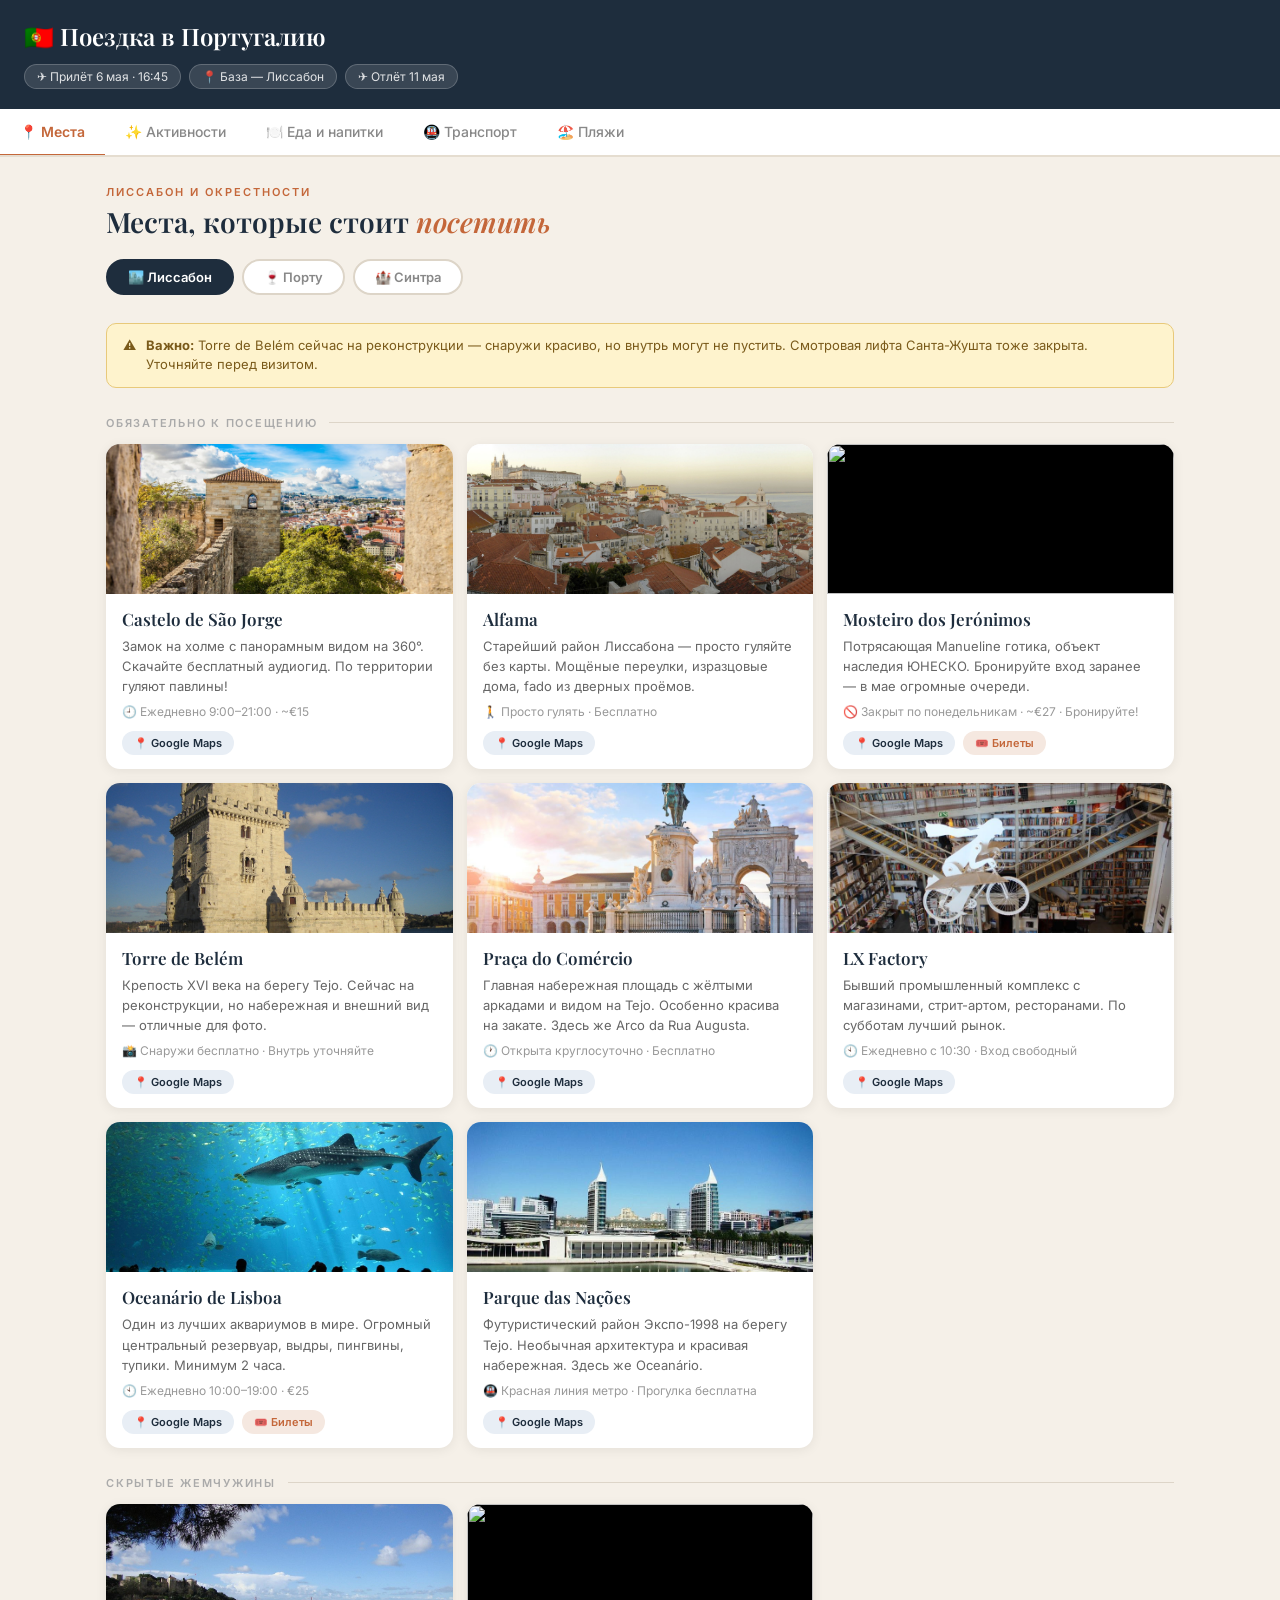
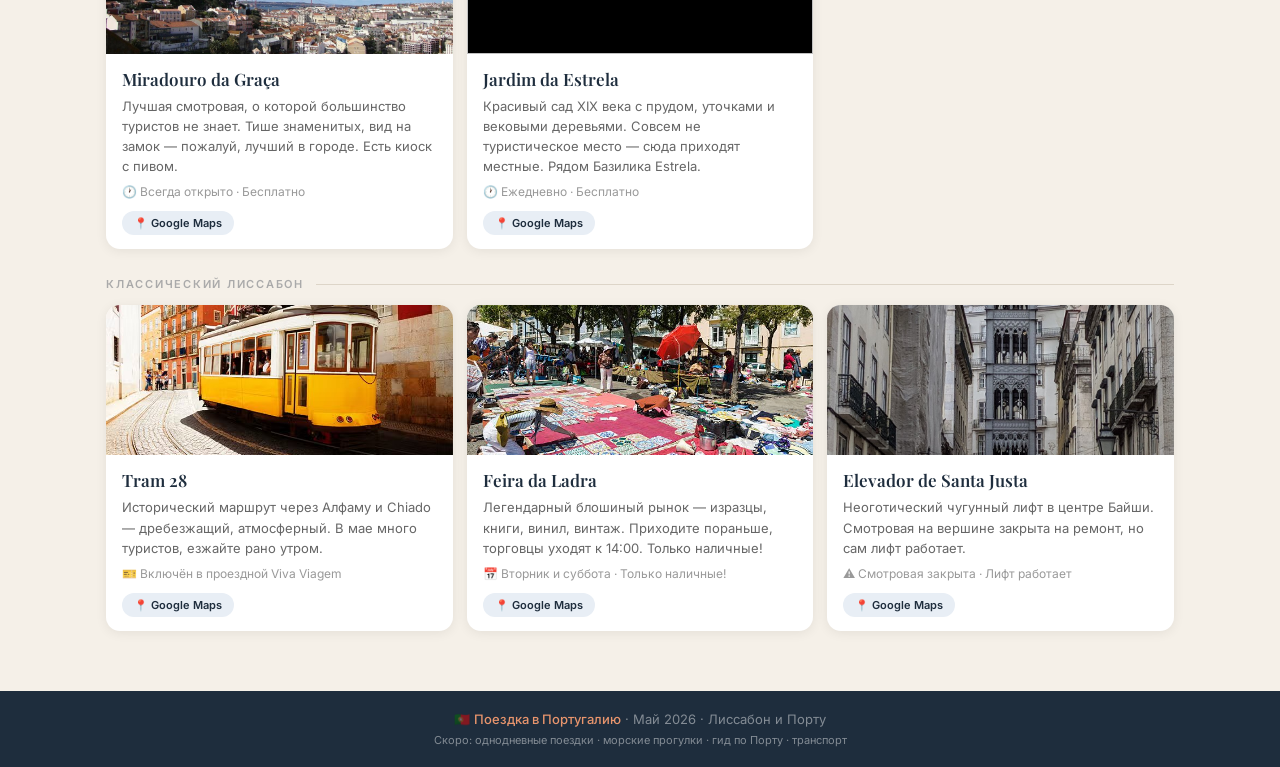
==== commit 0620bfeb: "Some more changes" ====
--- a/index.html
+++ b/index.html
@@ -5,662 +5,7 @@
 <meta name="viewport" content="width=device-width, initial-scale=1.0">
 <title>🇵🇹 Поездка в Португалию</title>
 <link href="https://fonts.googleapis.com/css2?family=Playfair+Display:ital,wght@0,600;1,400&family=Inter:wght@400;500;600&display=swap" rel="stylesheet">
-<style>
-* { margin: 0; padding: 0; box-sizing: border-box; }
-
-body {
-  font-family: 'Inter', sans-serif;
-  background: #F5F0E8;
-  color: #1a1a1a;
-  min-height: 100vh;
-}
-
-/* ─── HEADER ─── */
-.header {
-  background: #1E2D3D;
-  padding: 20px 24px;
-}
-
-.header-title {
-  font-family: 'Playfair Display', serif;
-  font-size: 24px;
-  font-weight: 600;
-  color: #ffffff;
-  display: flex;
-  align-items: center;
-  gap: 10px;
-  margin-bottom: 12px;
-}
-
-.header-pills {
-  display: flex;
-  flex-wrap: wrap;
-  gap: 8px;
-}
-
-.header-pill {
-  background: rgba(255,255,255,0.12);
-  border: 1px solid rgba(255,255,255,0.2);
-  border-radius: 20px;
-  padding: 4px 12px;
-  font-size: 12px;
-  color: rgba(255,255,255,0.85);
-}
-
-/* ─── TAB BAR ─── */
-.tabbar {
-  background: #ffffff;
-  border-bottom: 2px solid #e5ddd0;
-  display: flex;
-  overflow-x: auto;
-  -webkit-overflow-scrolling: touch;
-  scrollbar-width: none;
-  position: sticky;
-  top: 0;
-  z-index: 99;
-}
-
-.tabbar::-webkit-scrollbar { display: none; }
-
-.tab {
-  flex-shrink: 0;
-  padding: 14px 20px;
-  font-family: 'Inter', sans-serif;
-  font-size: 14px;
-  font-weight: 500;
-  color: #888;
-  background: #ffffff;
-  border: none;
-  border-bottom: 3px solid transparent;
-  margin-bottom: -2px;
-  cursor: pointer;
-  white-space: nowrap;
-  transition: color 0.2s, border-color 0.2s;
-  -webkit-tap-highlight-color: transparent;
-}
-
-.tab:hover { color: #C4673A; }
-
-.tab.active {
-  color: #C4673A;
-  border-bottom-color: #C4673A;
-  font-weight: 600;
-}
-
-/* ─── PANELS ─── */
-.panel { display: none; }
-.panel.active { display: block; }
-
-/* ─── CONTENT WRAPPER ─── */
-.content {
-  max-width: 1100px;
-  margin: 0 auto;
-  padding: 28px 16px 60px;
-}
-
-/* ─── SECTION HEADER ─── */
-.sec-label {
-  font-size: 11px;
-  font-weight: 600;
-  letter-spacing: 0.18em;
-  text-transform: uppercase;
-  color: #C4673A;
-  margin-bottom: 6px;
-}
-
-.sec-title {
-  font-family: 'Playfair Display', serif;
-  font-size: 28px;
-  font-weight: 600;
-  color: #1E2D3D;
-  margin-bottom: 20px;
-  line-height: 1.2;
-}
-
-.sec-title em {
-  font-style: italic;
-  color: #C4673A;
-}
-
-/* ─── ALERT ─── */
-.alert {
-  background: #FEF3CD;
-  border: 1px solid #e8c97a;
-  border-radius: 10px;
-  padding: 12px 16px;
-  font-size: 13px;
-  color: #7a5a1a;
-  margin-bottom: 24px;
-  line-height: 1.5;
-  display: flex;
-  gap: 10px;
-}
-
-/* ─── DIVIDER ─── */
-.divider {
-  font-size: 11px;
-  font-weight: 600;
-  letter-spacing: 0.16em;
-  text-transform: uppercase;
-  color: #aaa;
-  margin: 28px 0 14px;
-  display: flex;
-  align-items: center;
-  gap: 12px;
-}
-
-.divider::after {
-  content: '';
-  flex: 1;
-  height: 1px;
-  background: #ddd5c8;
-}
-
-/* ─── PLACE CARDS GRID ─── */
-.grid {
-  display: grid;
-  grid-template-columns: repeat(auto-fill, minmax(280px, 1fr));
-  gap: 14px;
-}
-
-.card {
-  background: #ffffff;
-  border-radius: 14px;
-  overflow: hidden;
-  box-shadow: 0 2px 12px rgba(0,0,0,0.07);
-  transition: transform 0.25s, box-shadow 0.25s;
-}
-
-.card:hover {
-  transform: translateY(-3px);
-  box-shadow: 0 8px 28px rgba(0,0,0,0.12);
-}
-
-.card-top {
-  height: 150px;
-  display: flex;
-  align-items: center;
-  justify-content: center;
-  position: relative;
-  font-size: 48px;
-}
-
-.bg1 { background: linear-gradient(135deg, #e8eef5, #c8d8e8); }
-.bg2 { background: linear-gradient(135deg, #f5e8e0, #e8c4a8); }
-.bg3 { background: linear-gradient(135deg, #f5f0e0, #e8d898); }
-.bg4 { background: linear-gradient(135deg, #e4eee5, #b8d0bc); }
-.bg5 { background: linear-gradient(135deg, #f0e8f0, #d8b8d8); }
-
-.badge {
-  position: absolute;
-  top: 10px;
-  right: 10px;
-  font-size: 10px;
-  font-weight: 700;
-  letter-spacing: 0.06em;
-  text-transform: uppercase;
-  padding: 3px 9px;
-  border-radius: 20px;
-  font-family: 'Inter', sans-serif;
-}
-
-.b-red   { background: #C4673A; color: #fff; }
-.b-green { background: #5a8f62; color: #fff; }
-.b-navy  { background: #1E2D3D; color: #fff; }
-.b-gold  { background: #C9A84C; color: #1E2D3D; }
-.b-warn  { background: #D4870C; color: #fff; }
-
-.card-body { padding: 14px 16px; }
-
-.card-title {
-  font-family: 'Playfair Display', serif;
-  font-size: 17px;
-  font-weight: 600;
-  color: #1E2D3D;
-  margin-bottom: 6px;
-}
-
-.card-desc {
-  font-size: 13px;
-  color: #666;
-  line-height: 1.55;
-}
-
-.card-note {
-  margin-top: 8px;
-  font-size: 12px;
-  color: #999;
-}
-
-/* ─── EXPERIENCE CARDS ─── */
-.exp-list { display: flex; flex-direction: column; gap: 12px; }
-
-.exp-card {
-  background: #ffffff;
-  border-radius: 14px;
-  padding: 16px;
-  display: flex;
-  gap: 14px;
-  align-items: flex-start;
-  box-shadow: 0 2px 12px rgba(0,0,0,0.07);
-  transition: transform 0.25s, box-shadow 0.25s;
-}
-
-.exp-card:hover {
-  transform: translateX(4px);
-  box-shadow: 0 6px 24px rgba(0,0,0,0.11);
-}
-
-.exp-icon {
-  width: 52px;
-  height: 52px;
-  border-radius: 12px;
-  display: flex;
-  align-items: center;
-  justify-content: center;
-  font-size: 22px;
-  flex-shrink: 0;
-}
-
-.ic1 { background: #f5e8e0; }
-.ic2 { background: #e8eef5; }
-.ic3 { background: #e4eee5; }
-.ic4 { background: #f5f0e0; }
-
-.exp-body { flex: 1; min-width: 0; }
-
-.exp-title {
-  font-family: 'Playfair Display', serif;
-  font-size: 16px;
-  font-weight: 600;
-  color: #1E2D3D;
-  margin-bottom: 5px;
-}
-
-.exp-desc {
-  font-size: 13px;
-  color: #666;
-  line-height: 1.55;
-}
-
-.exp-tags {
-  margin-top: 8px;
-  display: flex;
-  flex-wrap: wrap;
-  gap: 6px;
-}
-
-.tag {
-  font-size: 11px;
-  font-weight: 500;
-  padding: 3px 10px;
-  border-radius: 20px;
-}
-
-.t-red  { background: #f5e8e0; color: #C4673A; }
-.t-navy { background: #e8eef5; color: #1E2D3D; }
-.t-gold { background: #f5f0e0; color: #7a5a1a; }
-
-/* ─── FOOD ─── */
-.food-section { margin-bottom: 28px; }
-
-.food-header {
-  display: flex;
-  align-items: center;
-  gap: 10px;
-  padding-bottom: 10px;
-  border-bottom: 2px solid #e5ddd0;
-  margin-bottom: 14px;
-}
-
-.food-header-icon { font-size: 22px; }
-
-.food-header-title {
-  font-family: 'Playfair Display', serif;
-  font-size: 20px;
-  font-weight: 600;
-  color: #1E2D3D;
-}
-
-.food-grid {
-  display: grid;
-  grid-template-columns: repeat(auto-fill, minmax(200px, 1fr));
-  gap: 12px;
-}
-
-.food-card {
-  background: #ffffff;
-  border-radius: 12px;
-  padding: 14px;
-  box-shadow: 0 2px 10px rgba(0,0,0,0.06);
-  transition: transform 0.25s, box-shadow 0.25s;
-}
-
-.food-card:hover {
-  transform: translateY(-2px);
-  box-shadow: 0 6px 20px rgba(0,0,0,0.1);
-}
-
-.food-name {
-  font-family: 'Playfair Display', serif;
-  font-size: 15px;
-  font-weight: 600;
-  color: #1E2D3D;
-  margin-bottom: 5px;
-}
-
-.food-desc {
-  font-size: 12px;
-  color: #666;
-  line-height: 1.5;
-}
-
-.food-must {
-  margin-top: 8px;
-  font-size: 11px;
-  font-weight: 600;
-  color: #C4673A;
-  text-transform: uppercase;
-  letter-spacing: 0.06em;
-  display: flex;
-  align-items: center;
-  gap: 5px;
-}
-
-.food-must::before {
-  content: '';
-  width: 5px; height: 5px;
-  border-radius: 50%;
-  background: #C4673A;
-  flex-shrink: 0;
-}
-
-.food-porto {
-  margin-top: 8px;
-  font-size: 11px;
-  font-weight: 600;
-  color: #534AB7;
-  text-transform: uppercase;
-  letter-spacing: 0.06em;
-  display: flex;
-  align-items: center;
-  gap: 5px;
-}
-
-.food-porto::before {
-  content: '';
-  width: 5px; height: 5px;
-  border-radius: 50%;
-  background: #534AB7;
-  flex-shrink: 0;
-}
-
-/* ─── FOOD IMAGE ─── */
-.food-img {
-  width: calc(100% + 28px);
-  margin: -14px -14px 12px -14px;
-  height: 140px;
-  object-fit: cover;
-  border-radius: 12px 12px 0 0;
-  display: block;
-}
-
-/* ─── FOOTER ─── */
-.footer {
-  background: #1E2D3D;
-  padding: 20px 24px;
-  text-align: center;
-  color: rgba(255,255,255,0.45);
-  font-size: 13px;
-}
-
-.footer strong { color: #E8956D; font-weight: 500; }
-
-/* ─── MOBILE ─── */
-@media (max-width: 600px) {
-  .header-title { font-size: 20px; }
-  .sec-title { font-size: 24px; }
-  .grid { grid-template-columns: 1fr; }
-  .food-grid { grid-template-columns: 1fr 1fr; }
-  .tab { padding: 12px 14px; font-size: 13px; }
-  .content { padding: 20px 14px 50px; }
-}
-
-@media (max-width: 400px) {
-  .food-grid { grid-template-columns: 1fr; }
-}
-
-/* ─── CITY SUBTABS ─── */
-.city-tabs {
-  display: flex;
-  gap: 8px;
-  margin-bottom: 28px;
-  flex-wrap: wrap;
-}
-
-.city-tab {
-  padding: 8px 20px;
-  font-family: 'Inter', sans-serif;
-  font-size: 13px;
-  font-weight: 600;
-  border-radius: 100px;
-  border: 2px solid #ddd5c8;
-  background: #ffffff;
-  color: #888;
-  cursor: pointer;
-  transition: all 0.2s;
-  -webkit-tap-highlight-color: transparent;
-}
-
-.city-tab:hover { border-color: #C4673A; color: #C4673A; }
-
-.city-tab.active {
-  background: #1E2D3D;
-  border-color: #1E2D3D;
-  color: #ffffff;
-}
-
-.city-panel { display: none; }
-.city-panel.active { display: block; }
-
-/* ─── CITY HEADER BANNER ─── */
-.city-banner {
-  border-radius: 12px;
-  padding: 18px 22px;
-  margin-bottom: 22px;
-  display: flex;
-  align-items: center;
-  gap: 14px;
-}
-
-.city-banner.lisbon { background: linear-gradient(135deg, #1E2D3D, #2E4259); }
-.city-banner.porto  { background: linear-gradient(135deg, #4a1a6b, #6b2d9a); }
-.city-banner.sintra { background: linear-gradient(135deg, #1a4a2e, #2d7a4a); }
-
-.city-banner-emoji { font-size: 36px; }
-
-.city-banner-text h3 {
-  font-family: 'Playfair Display', serif;
-  font-size: 22px;
-  font-weight: 600;
-  color: #fff;
-  margin-bottom: 3px;
-}
-
-.city-banner-text p {
-  font-size: 12px;
-  color: rgba(255,255,255,0.65);
-  letter-spacing: 0.04em;
-}
-
-/* ─── TRANSPORT ─── */
-.transport-section { margin-bottom: 36px; }
-
-.transport-header {
-  display: flex;
-  align-items: center;
-  gap: 12px;
-  background: #1E2D3D;
-  border-radius: 14px;
-  padding: 16px 20px;
-  margin-bottom: 16px;
-}
-
-.transport-header-icon { font-size: 28px; flex-shrink: 0; }
-
-.transport-header-text h3 {
-  font-family: 'Playfair Display', serif;
-  font-size: 19px;
-  font-weight: 600;
-  color: #ffffff;
-  margin-bottom: 2px;
-}
-
-.transport-header-text p {
-  font-size: 12px;
-  color: rgba(255,255,255,0.55);
-}
-
-.transport-grid {
-  display: grid;
-  grid-template-columns: repeat(auto-fill, minmax(260px, 1fr));
-  gap: 12px;
-}
-
-.transport-card {
-  background: #ffffff;
-  border-radius: 14px;
-  padding: 16px 18px;
-  box-shadow: 0 2px 12px rgba(0,0,0,0.07);
-  border-left: 4px solid #C4673A;
-  transition: transform 0.2s, box-shadow 0.2s;
-}
-
-.transport-card:hover {
-  transform: translateY(-2px);
-  box-shadow: 0 6px 20px rgba(0,0,0,0.11);
-}
-
-.transport-card.navy  { border-left-color: #1E2D3D; }
-.transport-card.gold  { border-left-color: #C9A84C; }
-.transport-card.green { border-left-color: #5a8f62; }
-.transport-card.purple{ border-left-color: #7B5EA7; }
-
-.tc-name {
-  font-family: 'Playfair Display', serif;
-  font-size: 15px;
-  font-weight: 600;
-  color: #1E2D3D;
-  margin-bottom: 6px;
-  display: flex;
-  align-items: center;
-  gap: 8px;
-}
-
-.tc-desc {
-  font-size: 12.5px;
-  color: #555;
-  line-height: 1.55;
-  margin-bottom: 10px;
-}
-
-.tc-meta {
-  display: flex;
-  flex-wrap: wrap;
-  gap: 6px;
-}
-
-.tc-pill {
-  font-size: 11px;
-  font-weight: 600;
-  padding: 3px 10px;
-  border-radius: 20px;
-  background: #F5F0E8;
-  color: #1E2D3D;
-}
-
-.tc-pill.price { background: #e8f5ec; color: #2d7a3a; }
-.tc-pill.time  { background: #e8eef5; color: #1E2D3D; }
-.tc-pill.tip   { background: #fef3cd; color: #7a5a1a; }
-
-.route-card {
-  background: #ffffff;
-  border-radius: 14px;
-  padding: 18px 20px;
-  box-shadow: 0 2px 12px rgba(0,0,0,0.07);
-  display: grid;
-  grid-template-columns: 1fr auto;
-  gap: 12px;
-  align-items: start;
-  transition: transform 0.2s, box-shadow 0.2s;
-}
-
-.route-card:hover {
-  transform: translateY(-2px);
-  box-shadow: 0 6px 20px rgba(0,0,0,0.11);
-}
-
-.route-from-to {
-  font-family: 'Playfair Display', serif;
-  font-size: 16px;
-  font-weight: 600;
-  color: #1E2D3D;
-  margin-bottom: 5px;
-  display: flex;
-  align-items: center;
-  gap: 8px;
-}
-
-.route-arrow { color: #C4673A; font-style: normal; }
-
-.route-desc {
-  font-size: 12.5px;
-  color: #666;
-  line-height: 1.5;
-  margin-bottom: 10px;
-}
-
-.route-pills {
-  display: flex;
-  flex-wrap: wrap;
-  gap: 6px;
-}
-
-.route-stats {
-  display: flex;
-  flex-direction: column;
-  gap: 6px;
-  align-items: flex-end;
-  flex-shrink: 0;
-}
-
-.stat-box {
-  background: #F5F0E8;
-  border-radius: 8px;
-  padding: 6px 10px;
-  text-align: center;
-  min-width: 70px;
-}
-
-.stat-val {
-  font-size: 14px;
-  font-weight: 700;
-  color: #1E2D3D;
-  font-family: 'Playfair Display', serif;
-}
-
-.stat-label {
-  font-size: 10px;
-  color: #888;
-  letter-spacing: 0.04em;
-}
-
-@media (max-width: 500px) {
-  .route-card { grid-template-columns: 1fr; }
-  .route-stats { flex-direction: row; align-items: flex-start; }
-  .transport-grid { grid-template-columns: 1fr; }
-}
-</style>
+<link rel="stylesheet" href="styles.css">
 </head>
 <body>
 
@@ -680,6 +25,7 @@
   <button class="tab" onclick="switchTab('exp', this)">✨ Активности</button>
   <button class="tab" onclick="switchTab('food', this)">🍽️ Еда и напитки</button>
   <button class="tab" onclick="switchTab('transport', this)">🚇 Транспорт</button>
+  <button class="tab" onclick="switchTab('beaches', this)">🏖️ Пляжи</button>
 </div>
 
 <!-- ══════════ PANEL: PLACES ══════════ -->
@@ -689,8 +35,8 @@
     <h2 class="sec-title">Места, которые стоит <em>посетить</em></h2>
     <div class="city-tabs">
       <button class="city-tab active" onclick="switchCity('lisbon', this)">🏙️ Лиссабон</button>
-      <button class="city-tab" onclick="switchCity('porto', this)">🍷 Porto</button>
-      <button class="city-tab" onclick="switchCity('sintra', this)">🏰 Sintra</button>
+      <button class="city-tab" onclick="switchCity('porto', this)">🍷 Порту</button>
+      <button class="city-tab" onclick="switchCity('sintra', this)">🏰 Синтра</button>
     </div>
 
     <div class="city-panel active" id="city-lisbon">
@@ -707,6 +53,9 @@
           <div class="card-title">Castelo de São Jorge</div>
           <div class="card-desc">Замок на холме с панорамным видом на 360°. Скачайте бесплатный аудиогид. По территории гуляют павлины!</div>
           <div class="card-note">🕘 Ежедневно 9:00–21:00 · ~€15</div>
+          <div class="card-actions">
+            <a href="https://www.google.com/maps/search/?api=1&query=Castelo+de+São+Jorge+Lisboa+Portugal" target="_blank" class="btn-map">📍 Google Maps</a>
+          </div>
         </div>
       </div>
       <div class="card">
@@ -715,6 +64,9 @@
           <div class="card-title">Alfama</div>
           <div class="card-desc">Старейший район Лиссабона — просто гуляйте без карты. Мощёные переулки, изразцовые дома, fado из дверных проёмов.</div>
           <div class="card-note">🚶 Просто гулять · Бесплатно</div>
+          <div class="card-actions">
+            <a href="https://www.google.com/maps/search/?api=1&query=Alfama+Lisboa+Portugal" target="_blank" class="btn-map">📍 Google Maps</a>
+          </div>
         </div>
       </div>
       <div class="card">
@@ -722,7 +74,11 @@
         <div class="card-body">
           <div class="card-title">Mosteiro dos Jerónimos</div>
           <div class="card-desc">Потрясающая Manueline готика, объект наследия ЮНЕСКО. Бронируйте вход заранее — в мае огромные очереди.</div>
-          <div class="card-note">🚫 Закрыт по понедельникам · ~€10 · Бронируйте!</div>
+          <div class="card-note">🚫 Закрыт по понедельникам · ~€27 · Бронируйте!</div>
+          <div class="card-actions">
+            <a href="https://www.google.com/maps/search/?api=1&query=Mosteiro+dos+Jerónimos+Lisboa+Portugal" target="_blank" class="btn-map">📍 Google Maps</a>
+            <a href="https://www.jeronimosmonasterytickets.com/?ci=1&cm=23354272256__c_x____CjwKCAjw4ufOBhBkEiwAfuC7-ZQypQsu7YqyaAU0QvW9odotvPu48FiHjilTWHku5rxDSAA0tKRr6BoCQ3MQAvD_BwE&gad_campaignid=23475707163" target="_blank" class="btn-tickets">🎟️ Билеты</a>
+          </div>
         </div>
       </div>
       <div class="card">
@@ -731,6 +87,10 @@
           <div class="card-title">Torre de Belém</div>
           <div class="card-desc">Крепость XVI века на берегу Tejo. Сейчас на реконструкции, но набережная и внешний вид — отличные для фото.</div>
           <div class="card-note">📸 Снаружи бесплатно · Внутрь уточняйте</div>
+          <div class="card-actions">
+            <a href="https://www.google.com/maps/search/?api=1&query=Torre+de+Belém+Lisboa+Portugal" target="_blank" class="btn-map">📍 Google Maps</a>
+            
+          </div>
         </div>
       </div>
       <div class="card">
@@ -739,6 +99,9 @@
           <div class="card-title">Praça do Comércio</div>
           <div class="card-desc">Главная набережная площадь с жёлтыми аркадами и видом на Tejo. Особенно красива на закате. Здесь же Arco da Rua Augusta.</div>
           <div class="card-note">🕐 Открыта круглосуточно · Бесплатно</div>
+          <div class="card-actions">
+            <a href="https://www.google.com/maps/search/?api=1&query=Praça+do+Comércio+Lisboa+Portugal" target="_blank" class="btn-map">📍 Google Maps</a>
+          </div>
         </div>
       </div>
       <div class="card">
@@ -747,6 +110,9 @@
           <div class="card-title">LX Factory</div>
           <div class="card-desc">Бывший промышленный комплекс с магазинами, стрит-артом, ресторанами. По субботам лучший рынок.</div>
           <div class="card-note">🕙 Ежедневно с 10:30 · Вход свободный</div>
+          <div class="card-actions">
+            <a href="https://www.google.com/maps/search/?api=1&query=LX+Factory+Lisboa+Portugal" target="_blank" class="btn-map">📍 Google Maps</a>
+          </div>
         </div>
       </div>
       <div class="card">
@@ -754,7 +120,11 @@
         <div class="card-body">
           <div class="card-title">Oceanário de Lisboa</div>
           <div class="card-desc">Один из лучших аквариумов в мире. Огромный центральный резервуар, выдры, пингвины, тупики. Минимум 2 часа.</div>
-          <div class="card-note">🕙 Ежедневно 10:00–19:00 · ~€23</div>
+          <div class="card-note">🕙 Ежедневно 10:00–19:00 · €25</div>
+          <div class="card-actions">
+            <a href="https://www.google.com/maps/search/?api=1&query=Oceanário+de+Lisboa+Portugal" target="_blank" class="btn-map">📍 Google Maps</a>
+            <a href="https://tickets.oceanario.pt/en/1548-online/9576-visit-to-the-oceanario-de-lisboa?language=en" target="_blank" class="btn-tickets">🎟️ Билеты</a>
+          </div>
         </div>
       </div>
       <div class="card">
@@ -763,6 +133,9 @@
           <div class="card-title">Parque das Nações</div>
           <div class="card-desc">Футуристический район Экспо-1998 на берегу Tejo. Необычная архитектура и красивая набережная. Здесь же Oceanário.</div>
           <div class="card-note">🚇 Красная линия метро · Прогулка бесплатна</div>
+          <div class="card-actions">
+            <a href="https://www.google.com/maps/search/?api=1&query=Parque+das+Nações+Lisboa+Portugal" target="_blank" class="btn-map">📍 Google Maps</a>
+          </div>
         </div>
       </div>
     </div>
@@ -775,6 +148,9 @@
           <div class="card-title">Miradouro da Graça</div>
           <div class="card-desc">Лучшая смотровая, о которой большинство туристов не знает. Тише знаменитых, вид на замок — пожалуй, лучший в городе. Есть киоск с пивом.</div>
           <div class="card-note">🕐 Всегда открыто · Бесплатно</div>
+          <div class="card-actions">
+            <a href="https://www.google.com/maps/search/?api=1&query=Miradouro+da+Graça+Lisboa+Portugal" target="_blank" class="btn-map">📍 Google Maps</a>
+          </div>
         </div>
       </div>
       <div class="card">
@@ -783,6 +159,9 @@
           <div class="card-title">Jardim da Estrela</div>
           <div class="card-desc">Красивый сад XIX века с прудом, уточками и вековыми деревьями. Совсем не туристическое место — сюда приходят местные. Рядом Базилика Estrela.</div>
           <div class="card-note">🕐 Ежедневно · Бесплатно</div>
+          <div class="card-actions">
+            <a href="https://www.google.com/maps/search/?api=1&query=Jardim+da+Estrela+Lisboa+Portugal" target="_blank" class="btn-map">📍 Google Maps</a>
+          </div>
         </div>
       </div>
     </div>
@@ -792,9 +171,12 @@
       <div class="card">
         <div class="card-top" style="padding:0;background:#000;"><img src="images/tram_28.png" style="width:100%;height:100%;object-fit:cover;"></div>
         <div class="card-body">
-          <div class="card-title">Трамвай 28</div>
+          <div class="card-title">Tram 28</div>
           <div class="card-desc">Исторический маршрут через Алфаму и Chiado — дребезжащий, атмосферный. В мае много туристов, езжайте рано утром.</div>
           <div class="card-note">🎫 Включён в проездной Viva Viagem</div>
+          <div class="card-actions">
+            <a href="https://www.google.com/maps/search/?api=1&query=Tram+28+Lisboa+Portugal" target="_blank" class="btn-map">📍 Google Maps</a>
+          </div>
         </div>
       </div>
       <div class="card">
@@ -803,6 +185,9 @@
           <div class="card-title">Feira da Ladra</div>
           <div class="card-desc">Легендарный блошиный рынок — изразцы, книги, винил, винтаж. Приходите пораньше, торговцы уходят к 14:00. Только наличные!</div>
           <div class="card-note">📅 Вторник и суббота · Только наличные!</div>
+          <div class="card-actions">
+            <a href="https://www.google.com/maps/search/?api=1&query=Feira+da+Ladra+Lisboa+Portugal" target="_blank" class="btn-map">📍 Google Maps</a>
+          </div>
         </div>
       </div>
       <div class="card">
@@ -811,6 +196,9 @@
           <div class="card-title">Elevador de Santa Justa</div>
           <div class="card-desc">Неоготический чугунный лифт в центре Байши. Смотровая на вершине закрыта на ремонт, но сам лифт работает.</div>
           <div class="card-note">⚠️ Смотровая закрыта · Лифт работает</div>
+          <div class="card-actions">
+            <a href="https://www.google.com/maps/search/?api=1&query=Elevador+de+Santa+Justa+Lisboa+Portugal" target="_blank" class="btn-map">📍 Google Maps</a>
+          </div>
         </div>
       </div>
     </div>
@@ -822,51 +210,294 @@
     <div class="city-banner porto">
       <span class="city-banner-emoji">🍷</span>
       <div class="city-banner-text">
-        <h3>Porto</h3>
+        <h3>Порту</h3>
         <p>Однодневная поездка · ~3 часа на поезде Alfa Pendular</p>
       </div>
     </div>
 
-    <p class="divider">Обязательно к посещению</p>
-    <div class="grid">
-      <div class="card">
-        <div class="card-top bg5"><span>📚</span><span class="badge b-navy">Обязательно</span></div>
+        <p class="divider">Исторический центр</p>
+    <div class="grid">
+      <div class="card">
+        <div class="card-top" style="padding:0;background:#000;"><img src="images/livraria_lello.png" style="width:100%;height:100%;object-fit:cover;"><span class="badge b-red">Обязательно</span></div>
         <div class="card-body">
           <div class="card-title">Livraria Lello</div>
-          <div class="card-desc">Один из красивейших книжных магазинов в мире. Неоготический интерьер, знаменитая деревянная лестница. Говорят, вдохновил Роулинг при создании Хогвартса. Билет ~€12, покупайте онлайн.</div>
-          <div class="card-note">🕘 Ежедневно 9:00–19:00 · ~€12 · Бронируйте заранее</div>
-        </div>
-      </div>
-      <div class="card">
-        <div class="card-top bg1"><span>🏛️</span><span class="badge b-navy">Обязательно</span></div>
+          <div class="card-desc">Один из красивейших книжных магазинов мира — неоготический интерьер, витражный потолок и знаменитая деревянная лестница. Говорят, вдохновил Роулинг при создании Хогвартса. Покупайте билеты заранее — очереди огромные.</div>
+          <div class="card-note">🕘 Пн–Пт 9:00–19:00, Сб–Вс 9:00–19:30 · €12</div>
+          <div class="card-note">🎟️ livrarialello.pt — стоимость билета вычитается при покупке книги</div>
+          <div class="card-actions">
+            <a href="https://www.google.com/maps/search/?api=1&query=Livraria+Lello+Porto+Portugal" target="_blank" class="btn-map">📍 Google Maps</a>
+            <a href="https://www.livrarialello.pt" target="_blank" class="btn-tickets">🎟️ Билеты</a>
+          </div>
+        </div>
+      </div>
+      <div class="card">
+        <div class="card-top" style="padding:0;background:#000;"><img src="images/palacio_da_bolsa.png" style="width:100%;height:100%;object-fit:cover;"><span class="badge b-navy">Классика</span></div>
         <div class="card-body">
           <div class="card-title">Palácio da Bolsa</div>
-          <div class="card-desc">Дворец биржи XIX века с невероятным Арабским залом внутри. Только с экскурсией (~30 минут) — гиды великолепны.</div>
-          <div class="card-note">🕘 Ежедневно 9:00–18:30 · ~€14</div>
-        </div>
-      </div>
-      <div class="card">
-        <div class="card-top bg2"><span>🌉</span><span class="badge b-navy">Обязательно</span></div>
+          <div class="card-desc">Дворец биржи XIX века с ошеломительным Арабским залом — золото, лепнина и мавританские арки. Вход только с экскурсией (~30 минут), гиды великолепны. Один из красивейших интерьеров Португалии.</div>
+          <div class="card-note">🕘 Ежедневно 9:00–18:30 · €14</div>
+          <div class="card-note">🎟️ palaciodabolsa.pt · Экскурсии на португальском и английском</div>
+          <div class="card-actions">
+            <a href="https://www.google.com/maps/search/?api=1&query=Palácio+da+Bolsa+Porto+Portugal" target="_blank" class="btn-map">📍 Google Maps</a>
+            <a href="https://www.palaciodabolsa.pt" target="_blank" class="btn-tickets">🎟️ Билеты</a>
+          </div>
+        </div>
+      </div>
+      <div class="card">
+        <div class="card-top" style="padding:0;background:#000;"><img src="images/igreja_de_sao_francisco.png" style="width:100%;height:100%;object-fit:cover;"><span class="badge b-gold">Потрясает</span></div>
+        <div class="card-body">
+          <div class="card-title">Igreja de São Francisco</div>
+          <div class="card-desc">Готическая церковь XIV века с интерьером, покрытым 200 кг золота — барочная резьба сплошь закрывает стены, колонны и потолок. Одно из самых впечатляющих религиозных пространств в Европе. В подвале — оссуарий.</div>
+          <div class="card-note">🕘 Ежедневно 9:00–18:00 (летом до 19:00) · €10</div>
+          <div class="card-note">🎟️ Касса на месте · Удобно совместить с Palácio da Bolsa</div>
+          <div class="card-actions">
+            <a href="https://www.google.com/maps/search/?api=1&query=Igreja+de+São+Francisco+Porto+Portugal" target="_blank" class="btn-map">📍 Google Maps</a>
+          </div>
+        </div>
+      </div>
+      <div class="card">
+        <div class="card-top" style="padding:0;background:#000;"><img src="images/se_do_porto.png" style="width:100%;height:100%;object-fit:cover;"><span class="badge b-navy">Классика</span></div>
+        <div class="card-body">
+          <div class="card-title">Sé do Porto</div>
+          <div class="card-desc">Романский кафедральный собор XII века — старейшее здание города. Строгий фасад скрывает красивый клуатр с азулежу. С террасы — вид на старый город и реку. Рядом — смотровая площадка Terreiro da Sé.</div>
+          <div class="card-note">🕘 Пн–Сб 9:00–18:30, Вс 9:00–12:00 и 14:30–18:30</div>
+          <div class="card-note">💰 Собор бесплатно · Клуатр €3 · Касса на месте</div>
+          <div class="card-actions">
+            <a href="https://www.google.com/maps/search/?api=1&query=Sé+do+Porto+Portugal" target="_blank" class="btn-map">📍 Google Maps</a>
+          </div>
+        </div>
+      </div>
+    </div>
+
+    <p class="divider">Смотровые</p>
+    <div class="grid">
+      <div class="card">
+        <div class="card-top" style="padding:0;background:#000;"><img src="images/torre_dos_clerigos.png" style="width:100%;height:100%;object-fit:cover;"><span class="badge b-red">Лучший вид</span></div>
+        <div class="card-body">
+          <div class="card-title">Torre dos Clérigos</div>
+          <div class="card-desc">Барочная башня XVIII века — 76 м и 240 ступеней вверх. С вершины лучшая панорама Порту: красные крыши, река Douro, мост Луиша I и океан на горизонте. Рядом — красивая церковь того же ансамбля.</div>
+          <div class="card-note">🕘 Ежедневно 9:00–19:00 · Башня + церковь €8</div>
+          <div class="card-note">🎟️ Касса на месте · Вечером очереди меньше</div>
+          <div class="card-actions">
+            <a href="https://www.google.com/maps/search/?api=1&query=Torre+dos+Clérigos+Porto+Portugal" target="_blank" class="btn-map">📍 Google Maps</a>
+            <a href="https://www.torredosclerigos.pt" target="_blank" class="btn-tickets">🎟️ Билеты</a>
+          </div>
+        </div>
+      </div>
+      <div class="card">
+        <div class="card-top" style="padding:0;background:#000;"><img src="images/miradouro_da_vitoria.png" style="width:100%;height:100%;object-fit:cover;"><span class="badge b-green">Бесплатно</span></div>
+        <div class="card-body">
+          <div class="card-title">Miradouro da Vitória</div>
+          <div class="card-desc">Уютная смотровая в жилом квартале — вид на мост Луиша I и Гайю с другого ракурса. Местные приходят сюда с вином на закате. Без туристов и без очередей. В двух шагах — бары Bairro da Vitória.</div>
+          <div class="card-note">🕐 Всегда открыто · Бесплатно</div>
+          <div class="card-actions">
+            <a href="https://www.google.com/maps/search/?api=1&query=Miradouro+da+Vitória+Porto+Portugal" target="_blank" class="btn-map">📍 Google Maps</a>
+          </div>
+        </div>
+      </div>
+      <div class="card">
+        <div class="card-top" style="padding:0;background:#000;"><img src="images/miradouro_da_serra_do_pilar.png" style="width:100%;height:100%;object-fit:cover;"><span class="badge b-green">Панорама</span></div>
+        <div class="card-body">
+          <div class="card-title">Miradouro da Serra do Pilar</div>
+          <div class="card-desc">Смотровая на стороне Гайи у монастыря Serra do Pilar — 180° вид на Порту, мост Луиша I и реку. Лучшая точка для фото города. Сюда выходит верхний уровень моста после пешего перехода.</div>
+          <div class="card-note">🕐 Всегда открыто · Бесплатно</div>
+          <div class="card-note">💡 Переходите мост Луиша I пешком — смотровая сразу справа</div>
+          <div class="card-actions">
+            <a href="https://www.google.com/maps/search/?api=1&query=Miradouro+da+Serra+do+Pilar+Porto+Portugal" target="_blank" class="btn-map">📍 Google Maps</a>
+          </div>
+        </div>
+      </div>
+    </div>
+
+    <p class="divider">Мосты</p>
+    <div class="grid">
+      <div class="card">
+        <div class="card-top" style="padding:0;background:#000;"><img src="images/ponte_dom_luis_i.png" style="width:100%;height:100%;object-fit:cover;"><span class="badge b-red">Обязательно</span></div>
+        <div class="card-body">
+          <div class="card-title">Ponte Dom Luís I</div>
+          <div class="card-desc">Двухуровневый железный мост 1886 года — символ Порту. По верхнему уровню (60 м над водой) ходит метро и пешеходы — вид захватывает дух. По нижнему — машины и пешеходы. Переход занимает ~15 минут.</div>
+          <div class="card-note">🕐 Всегда открыто · Бесплатно для пешеходов</div>
+          <div class="card-note">💡 Идите по верхнему уровню — незабываемо</div>
+          <div class="card-actions">
+            <a href="https://www.google.com/maps/search/?api=1&query=Ponte+Dom+Luís+I+Porto+Portugal" target="_blank" class="btn-map">📍 Google Maps</a>
+          </div>
+        </div>
+      </div>
+      <div class="card">
+        <div class="card-top" style="padding:0;background:#000;"><img src="images/ponte_da_arabida.png" style="width:100%;height:100%;object-fit:cover;"><span class="badge b-navy">Инженерия</span></div>
+        <div class="card-body">
+          <div class="card-title">Ponte da Arrábida</div>
+          <div class="card-desc">Грандиозный бетонный арочный мост 1963 года — при строительстве был крупнейшим в мире. Соединяет Порту с Гайей ближе к океану. Красив с воды и с набережной Foz do Douro. Туристов здесь почти нет.</div>
+          <div class="card-note">🕐 Всегда открыто · Бесплатно</div>
+          <div class="card-note">💡 Лучший вид — с набережной со стороны Foz</div>
+          <div class="card-actions">
+            <a href="https://www.google.com/maps/search/?api=1&query=Ponte+da+Arrábida+Porto+Portugal" target="_blank" class="btn-map">📍 Google Maps</a>
+          </div>
+        </div>
+      </div>
+    </div>
+
+    <p class="divider">Ribeira и Gaia</p>
+    <div class="grid">
+      <div class="card">
+        <div class="card-top" style="padding:0;background:#000;"><img src="images/ribeira.png" style="width:100%;height:100%;object-fit:cover;"><span class="badge b-red">Обязательно</span></div>
         <div class="card-body">
           <div class="card-title">Ribeira</div>
-          <div class="card-desc">Живописная набережная Douro с разноцветными домами, кафе и видом на Vila Nova de Gaia. Особенно красива на закате. Здесь же отправляются лодки rabelo.</div>
-          <div class="card-note">🕐 Всегда открыто · Бесплатно</div>
-        </div>
-      </div>
-      <div class="card">
-        <div class="card-top bg3"><span>⛪</span><span class="badge b-navy">Обязательно</span></div>
-        <div class="card-body">
-          <div class="card-title">Igreja dos Clérigos e Torre</div>
-          <div class="card-desc">Барочная церковь XVIII века с самой высокой башней Порту. 240 ступеней — и перед вами лучший вид на город и реку Douro.</div>
-          <div class="card-note">🕘 Ежедневно 9:00–19:00 · ~€8–10</div>
-        </div>
-      </div>
-      <div class="card">
-        <div class="card-top bg4"><span>🍷</span><span class="badge b-gold">Вина</span></div>
-        <div class="card-body">
-          <div class="card-title">Caves do Vinho do Porto (Gaia)</div>
-          <div class="card-desc">Переправьтесь через реку в Vila Nova de Gaia — там знаменитые погреба Graham's, Sandeman, Taylor's. Дегустация от €10–15. Белый vinho do Porto с тоником — откровение.</div>
-          <div class="card-note">🍷 Дегустация ~€10–15 · Рядом с Рибейрой</div>
+          <div class="card-desc">Исторический речной квартал — разноцветные фасады, брусчатка, кафе под открытым небом и вид на мост Луиша I. Включена в список Всемирного наследия ЮНЕСКО. Особенно красива на закате и ночью.</div>
+          <div class="card-note">🕐 Всегда открыто · Бесплатно</div>
+          <div class="card-actions">
+            <a href="https://www.google.com/maps/search/?api=1&query=Ribeira+Porto+Portugal" target="_blank" class="btn-map">📍 Google Maps</a>
+          </div>
+        </div>
+      </div>
+      <div class="card">
+        <div class="card-top" style="padding:0;background:#000;"><img src="images/vila_nova_de_gaia.png" style="width:100%;height:100%;object-fit:cover;"><span class="badge b-gold">Портвейн</span></div>
+        <div class="card-body">
+          <div class="card-title">Vila Nova de Gaia</div>
+          <div class="card-desc">Другой берег Douro — десятки погребов портвейна: Graham's, Sandeman, Taylor's, Ferreira. В каждом — экскурсия и дегустация. Смотровая Gaia даёт лучший вид на Рибейру. Переходите по мосту Луиша I пешком.</div>
+          <div class="card-note">🕘 Большинство погребов 9:30–18:00 · Дегустация €10–25</div>
+          <div class="card-note">🎟️ Бронируйте через сайт выбранного погреба заранее</div>
+          <div class="card-actions">
+            <a href="https://www.google.com/maps/search/?api=1&query=Vila+Nova+de+Gaia+Portugal" target="_blank" class="btn-map">📍 Google Maps</a>
+          </div>
+        </div>
+      </div>
+      <div class="card">
+        <div class="card-top" style="padding:0;background:#000;"><img src="images/barco_rabelo.png" style="width:100%;height:100%;object-fit:cover;"><span class="badge b-navy">На воде</span></div>
+        <div class="card-body">
+          <div class="card-title">Passeio de Barco Rabelo</div>
+          <div class="card-desc">Традиционные деревянные лодки, на которых раньше перевозили бочки портвейна по Douro. Сейчас — туристические прогулки ~50 минут под всеми мостами Порту. Отправление с набережной Ribeira и Gaia.</div>
+          <div class="card-note">🕘 Ежедневно 10:00–18:00 · ~€15 с человека</div>
+          <div class="card-note">🎟️ Билеты у причала · Бронирование не нужно</div>
+          <div class="card-actions">
+            <a href="https://www.google.com/maps/search/?api=1&query=Barcos+Rabelo+Ribeira+Porto+Portugal" target="_blank" class="btn-map">📍 Google Maps</a>
+          </div>
+        </div>
+      </div>
+    </div>
+
+    <p class="divider">Районы</p>
+    <div class="grid">
+      <div class="card">
+        <div class="card-top" style="padding:0;background:#000;"><img src="images/bonfim.png" style="width:100%;height:100%;object-fit:cover;"><span class="badge b-green">Локальный</span></div>
+        <div class="card-body">
+          <div class="card-title">Bonfim</div>
+          <div class="card-desc">Самый модный район Порту — стрит-арт, независимые кофейни, книжные и шоурумы местных дизайнеров. Здесь живут художники и молодые профессионалы. Прогулка по Rua de Entreparedes и Rua do Bonfim обязательна.</div>
+          <div class="card-note">🕐 Всегда открыто · Бесплатно</div>
+          <div class="card-actions">
+            <a href="https://www.google.com/maps/search/?api=1&query=Bonfim+Porto+Portugal" target="_blank" class="btn-map">📍 Google Maps</a>
+          </div>
+        </div>
+      </div>
+      <div class="card">
+        <div class="card-top" style="padding:0;background:#000;"><img src="images/cedofeita.png" style="width:100%;height:100%;object-fit:cover;"><span class="badge b-green">Богемный</span></div>
+        <div class="card-body">
+          <div class="card-title">Cedofeita</div>
+          <div class="card-desc">Богемный квартал с галереями, антикварными лавками и лучшими барами города. Rua de Cedofeita — главная артерия: здесь можно провести целый вечер, переходя из бара в бар. Живая музыка по пятницам и субботам.</div>
+          <div class="card-note">🕐 Всегда открыто · Бесплатно</div>
+          <div class="card-actions">
+            <a href="https://www.google.com/maps/search/?api=1&query=Cedofeita+Porto+Portugal" target="_blank" class="btn-map">📍 Google Maps</a>
+          </div>
+        </div>
+      </div>
+      <div class="card">
+        <div class="card-top" style="padding:0;background:#000;"><img src="images/foz_do_douro.png" style="width:100%;height:100%;object-fit:cover;"><span class="badge b-navy">У океана</span></div>
+        <div class="card-body">
+          <div class="card-title">Foz do Douro</div>
+          <div class="card-desc">Район у слияния Douro с Атлантикой — скалы, маяк, роскошные особняки и пляж. Идеально для вечерней прогулки вдоль набережной. Трамвай №1 от Ribeira — 20 минут. Лучший закат в Порту.</div>
+          <div class="card-note">🕐 Всегда открыто · Бесплатно</div>
+          <div class="card-note">💡 Трамвай №1 от Infante — €3.50 в одну сторону</div>
+          <div class="card-actions">
+            <a href="https://www.google.com/maps/search/?api=1&query=Foz+do+Douro+Porto+Portugal" target="_blank" class="btn-map">📍 Google Maps</a>
+          </div>
+        </div>
+      </div>
+    </div>
+
+    <p class="divider">Скрытые жемчужины</p>
+    <div class="grid">
+      <div class="card">
+        <div class="card-top" style="padding:0;background:#000;"><img src="images/mercado_do_bolhao.png" style="width:100%;height:100%;object-fit:cover;"><span class="badge b-gold">Рынок</span></div>
+        <div class="card-body">
+          <div class="card-title">Mercado do Bolhão</div>
+          <div class="card-desc">Исторический крытый рынок XIX века после реставрации — свежая рыба, мясо, сыры, цветы и местная еда. Атмосфера настоящего португальского рынка. Поешьте здесь — дешевле и вкуснее туристических ресторанов.</div>
+          <div class="card-note">🕘 Пн–Пт 8:00–20:00, Сб 8:00–17:00 · Вход бесплатный</div>
+          <div class="card-actions">
+            <a href="https://www.google.com/maps/search/?api=1&query=Mercado+do+Bolhão+Porto+Portugal" target="_blank" class="btn-map">📍 Google Maps</a>
+          </div>
+        </div>
+      </div>
+      <div class="card">
+        <div class="card-top" style="padding:0;background:#000;"><img src="images/estacao_de_sao_bento.png" style="width:100%;height:100%;object-fit:cover;"><span class="badge b-navy">Жемчужина</span></div>
+        <div class="card-body">
+          <div class="card-title">Estação de São Bento</div>
+          <div class="card-desc">Железнодорожный вокзал начала XX века — внутри 20 000 азулежу с историей Португалии. Один из красивейших вокзалов мира. Вход свободный — зайдите посмотреть, даже если не едете на поезде.</div>
+          <div class="card-note">🕘 Ежедневно 8:00–23:00 · Вход бесплатный</div>
+          <div class="card-actions">
+            <a href="https://www.google.com/maps/search/?api=1&query=Estação+de+São+Bento+Porto+Portugal" target="_blank" class="btn-map">📍 Google Maps</a>
+          </div>
+        </div>
+      </div>
+      <div class="card">
+        <div class="card-top" style="padding:0;background:#000;"><img src="images/capela_das_almas.png" style="width:100%;height:100%;object-fit:cover;"><span class="badge b-navy">Жемчужина</span></div>
+        <div class="card-body">
+          <div class="card-title">Capela das Almas</div>
+          <div class="card-desc">Часовня XVIII века, полностью облицованная синими азулежу снаружи — 15 947 плиток с житием святых. Один из лучших примеров португальской плиточной живописи. Фасад потрясает.</div>
+          <div class="card-note">🕘 Пн–Пт 8:00–18:00, Сб 9:00–18:00, Вс 10:00–18:00 · Бесплатно</div>
+          <div class="card-actions">
+            <a href="https://www.google.com/maps/search/?api=1&query=Capela+das+Almas+Porto+Portugal" target="_blank" class="btn-map">📍 Google Maps</a>
+          </div>
+        </div>
+      </div>
+      <div class="card">
+        <div class="card-top" style="padding:0;background:#000;"><img src="images/jardins_do_palacio_de_cristal.png" style="width:100%;height:100%;object-fit:cover;"><span class="badge b-green">Парк</span></div>
+        <div class="card-body">
+          <div class="card-title">Jardins do Palácio de Cristal</div>
+          <div class="card-desc">Романтичные сады XIX века с павлинами, фонтанами и видом на реку Douro и Gaia. Идеально для отдыха в середине дня. Туристов здесь немного — приятная альтернатива шумному центру.</div>
+          <div class="card-note">🕘 Ежедневно 8:00–21:00 (летом) · Бесплатно</div>
+          <div class="card-actions">
+            <a href="https://www.google.com/maps/search/?api=1&query=Jardins+do+Palácio+de+Cristal+Porto+Portugal" target="_blank" class="btn-map">📍 Google Maps</a>
+          </div>
+        </div>
+      </div>
+      <div class="card">
+        <div class="card-top" style="padding:0;background:#000;"><img src="images/rua_das_flores.png" style="width:100%;height:100%;object-fit:cover;"><span class="badge b-green">Прогулка</span></div>
+        <div class="card-body">
+          <div class="card-title">Rua das Flores</div>
+          <div class="card-desc">Пешеходная улочка в историческом центре с ювелирными мастерскими, кондитерскими и кафе. Отреставрированные фасады с азулежу, живые музыканты. Лучший маршрут от Sé до Ribeira.</div>
+          <div class="card-note">🕐 Всегда открыто · Бесплатно</div>
+          <div class="card-actions">
+            <a href="https://www.google.com/maps/search/?api=1&query=Rua+das+Flores+Porto+Portugal" target="_blank" class="btn-map">📍 Google Maps</a>
+          </div>
+        </div>
+      </div>
+    </div>
+
+    <p class="divider">Чуть дальше</p>
+    <div class="grid">
+      <div class="card">
+        <div class="card-top" style="padding:0;background:#000;"><img src="images/praia_de_matosinhos.png" style="width:100%;height:100%;object-fit:cover;"><span class="badge b-navy">Пляж</span></div>
+        <div class="card-body">
+          <div class="card-title">Praia de Matosinhos</div>
+          <div class="card-desc">Лучший городской пляж рядом с Порту — широкий, с чистым песком и ресторанами морепродуктов прямо на набережной. Метро линия A до Matosinhos Sul — 20 минут от центра. Рядом — рыбный рынок Lota.</div>
+          <div class="card-note">🕐 Всегда открыто · Пляж бесплатно</div>
+          <div class="card-note">💡 Метро линия A, €1.85 · Попробуйте grelhado прямо здесь</div>
+          <div class="card-actions">
+            <a href="https://www.google.com/maps/search/?api=1&query=Praia+de+Matosinhos+Portugal" target="_blank" class="btn-map">📍 Google Maps</a>
+          </div>
+        </div>
+      </div>
+      <div class="card">
+        <div class="card-top" style="padding:0;background:#000;"><img src="images/parque_serralves.png" style="width:100%;height:100%;object-fit:cover;"><span class="badge b-green">Искусство</span></div>
+        <div class="card-body">
+          <div class="card-title">Parque Serralves</div>
+          <div class="card-desc">Выдающийся музей современного искусства архитектора Álvaro Siza Vieira в окружении 18 га садов в стиле ар-деко. Сильные временные выставки. Парк можно посетить отдельно — приятная прогулка.</div>
+          <div class="card-note">🕘 Пн–Пт 10:00–19:00, Сб–Вс 10:00–20:00 · Музей + парк €20 · Только парк €5</div>
+          <div class="card-note">🎟️ serralves.pt · Автобус №201 от центра</div>
+          <div class="card-actions">
+            <a href="https://www.google.com/maps/search/?api=1&query=Parque+Serralves+Porto+Portugal" target="_blank" class="btn-map">📍 Google Maps</a>
+            <a href="https://www.serralves.pt" target="_blank" class="btn-tickets">🎟️ Билеты</a>
+          </div>
         </div>
       </div>
     </div>
@@ -877,35 +508,104 @@
     <div class="city-banner sintra">
       <span class="city-banner-emoji">🏰</span>
       <div class="city-banner-text">
-        <h3>Sintra</h3>
+        <h3>Синтра</h3>
         <p>Однодневная поездка · ~40 минут на электричке из Rossio</p>
       </div>
     </div>
 
-    <p class="divider">Обязательно к посещению</p>
-    <div class="grid">
-      <div class="card">
-        <div class="card-top bg3"><span>🏰</span><span class="badge b-red">Обязательно</span></div>
+    <p class="divider">Дворцы и замки</p>
+    <div class="grid">
+      <div class="card">
+        <div class="card-top" style="padding:0;background:#000;"><img src="images/palacio_da_pena.png" style="width:100%;height:100%;object-fit:cover;"><span class="badge b-red">Обязательно</span></div>
         <div class="card-body">
           <div class="card-title">Palácio da Pena</div>
-          <div class="card-desc">Самый красочный и сказочный дворец Португалии — жёлтые и красные башни прямо в лесу на вершине горы. Приезжайте как можно раньше — к полудню огромные очереди.</div>
-          <div class="card-note">🕘 10:00–18:00 · ~€14 · Приезжайте до открытия!</div>
-        </div>
-      </div>
-      <div class="card">
-        <div class="card-top bg4"><span>🌳</span><span class="badge b-green">Жемчужина</span></div>
+          <div class="card-desc">Самый красочный дворец Португалии — жёлто-красные романтические башни на вершине горы в густом лесу. Построен в XIX веке по приказу короля Фернанду II. Внутри — роскошные королевские интерьеры эпохи.</div>
+          <div class="card-note">🕘 9:30–19:00 · Дворец + парк €17.50 · Только парк €8</div>
+          <div class="card-note">🎟️ Бронируйте на parquesdesintra.pt — в мае очереди огромные!</div>
+          <div class="card-actions">
+            <a href="https://www.google.com/maps/search/?api=1&query=Palácio+da+Pena+Sintra+Portugal" target="_blank" class="btn-map">📍 Google Maps</a>
+            <a href="https://www.parquesdesintra.pt" target="_blank" class="btn-tickets">🎟️ Билеты</a>
+          </div>
+        </div>
+      </div>
+      <div class="card">
+        <div class="card-top" style="padding:0;background:#000;"><img src="images/castelo_dos_mouros.png" style="width:100%;height:100%;object-fit:cover;"><span class="badge b-navy">Классика</span></div>
+        <div class="card-body">
+          <div class="card-title">Castelo dos Mouros</div>
+          <div class="card-desc">Мавританские крепостные стены VIII–IX веков, протянувшиеся по гребню скал. Отсюда открывается лучшая панорама Синтры — дворец Пена, леса и полоска океана на горизонте. Можно ходить прямо по стенам.</div>
+          <div class="card-note">🕘 9:30–20:00 · €8</div>
+          <div class="card-note">🎟️ parquesdesintra.pt · Удобно купить комбо с Пеной</div>
+          <div class="card-actions">
+            <a href="https://www.google.com/maps/search/?api=1&query=Castelo+dos+Mouros+Sintra+Portugal" target="_blank" class="btn-map">📍 Google Maps</a>
+            <a href="https://www.parquesdesintra.pt" target="_blank" class="btn-tickets">🎟️ Билеты</a>
+          </div>
+        </div>
+      </div>
+      <div class="card">
+        <div class="card-top" style="padding:0;background:#000;"><img src="images/quinta_da_regaleira.png" style="width:100%;height:100%;object-fit:cover;"><span class="badge b-green">Жемчужина</span></div>
         <div class="card-body">
           <div class="card-title">Quinta da Regaleira</div>
-          <div class="card-desc">Таинственная усадьба с готическими башнями, секретными тоннелями и знаменитым инициатическим колодцем, по которому можно спуститься вниз. Более атмосферная, чем Пена.</div>
-          <div class="card-note">🕘 9:30–20:00 · ~€15</div>
-        </div>
-      </div>
-      <div class="card">
-        <div class="card-top bg1"><span>🏰</span><span class="badge b-navy">Классика</span></div>
-        <div class="card-body">
-          <div class="card-title">Castelo dos Mouros</div>
-          <div class="card-desc">Средневековый замок VIII–IX веков с крепостными стенами на скалах и панорамным видом на леса, дворцы и океан. Можно ходить по стенам.</div>
-          <div class="card-note">🕘 9:00–18:00 · ~€8</div>
+          <div class="card-desc">Таинственная вилла начала XX века с готическими башнями, масонской символикой и знаменитым инициатическим колодцем — по спиральной лестнице спускаешься глубоко в землю. Самое атмосферное место Синтры.</div>
+          <div class="card-note">🕘 9:30–20:00 · €15</div>
+          <div class="card-note">🎟️ regaleira.pt · Можно купить на входе, но лучше заранее</div>
+          <div class="card-actions">
+            <a href="https://www.google.com/maps/search/?api=1&query=Quinta+da+Regaleira+Sintra+Portugal" target="_blank" class="btn-map">📍 Google Maps</a>
+            <a href="https://www.regaleira.pt" target="_blank" class="btn-tickets">🎟️ Билеты</a>
+          </div>
+        </div>
+      </div>
+      <div class="card">
+        <div class="card-top" style="padding:0;background:#000;"><img src="images/palacio_nacional_de_sintra.png" style="width:100%;height:100%;object-fit:cover;"><span class="badge b-gold">В центре</span></div>
+        <div class="card-body">
+          <div class="card-title">Palácio Nacional de Sintra</div>
+          <div class="card-desc">Главный королевский дворец прямо в центре города — узнаётся по двум огромным коническим трубам кухни. Один из лучших сохранившихся средневековых дворцов Португалии с мавританскими и мануэлинскими интерьерами.</div>
+          <div class="card-note">🕘 9:30–19:00 · €10</div>
+          <div class="card-note">🎟️ parquesdesintra.pt · Можно купить на месте</div>
+          <div class="card-actions">
+            <a href="https://www.google.com/maps/search/?api=1&query=Palácio+Nacional+de+Sintra+Portugal" target="_blank" class="btn-map">📍 Google Maps</a>
+            <a href="https://www.parquesdesintra.pt" target="_blank" class="btn-tickets">🎟️ Билеты</a>
+          </div>
+        </div>
+      </div>
+      <div class="card">
+        <div class="card-top" style="padding:0;background:#000;"><img src="images/palacio_de_monserrate.png" style="width:100%;height:100%;object-fit:cover;"><span class="badge b-green">Скрытый</span></div>
+        <div class="card-body">
+          <div class="card-title">Palácio de Monserrate</div>
+          <div class="card-desc">Романтичный дворец в мавританско-готическом стиле, окружённый огромным ботаническим парком с растениями со всего мира. Значительно тише, чем Пена — толпы сюда почти не доходят. Отличное место для неспешной прогулки.</div>
+          <div class="card-note">🕘 9:30–19:00 · €8</div>
+          <div class="card-note">🎟️ parquesdesintra.pt · Обычно без очереди</div>
+          <div class="card-actions">
+            <a href="https://www.google.com/maps/search/?api=1&query=Palácio+de+Monserrate+Sintra+Portugal" target="_blank" class="btn-map">📍 Google Maps</a>
+            <a href="https://www.parquesdesintra.pt" target="_blank" class="btn-tickets">🎟️ Билеты</a>
+          </div>
+        </div>
+      </div>
+    </div>
+
+    <p class="divider">Природа и еда</p>
+    <div class="grid">
+      <div class="card">
+        <div class="card-top" style="padding:0;background:#000;"><img src="images/cabo_da_roca.png" style="width:100%;height:100%;object-fit:cover;"><span class="badge b-warn">Конец света</span></div>
+        <div class="card-body">
+          <div class="card-title">Cabo da Roca</div>
+          <div class="card-desc">Самая западная точка континентальной Европы — скалы высотой 140 м над Атлантикой. Маяк, крест и бескрайний океан. Из Синтры автобус №403 (~35 мин, ~€2.55 в одну сторону). Удобный маршрут: Sintra → Cabo da Roca → Cascais автобусом → Лиссабон электричкой.</div>
+          <div class="card-note">🕘 Всегда открыто · Вход бесплатный</div>
+          <div class="card-note">🎟️ Сертификат «конца света» ~€12 — в туристическом центре на месте</div>
+          <div class="card-actions">
+            <a href="https://www.google.com/maps/search/?api=1&query=Cabo+da+Roca+Portugal" target="_blank" class="btn-map">📍 Google Maps</a>
+          </div>
+        </div>
+      </div>
+      <div class="card">
+        <div class="card-top" style="padding:0;background:#000;"><img src="images/casa_piriquita.png" style="width:100%;height:100%;object-fit:cover;"><span class="badge b-gold">С 1862 года</span></div>
+        <div class="card-body">
+          <div class="card-title">Casa Piriquita</div>
+          <div class="card-desc">Легендарная кондитерская — родина Travesseiro de Sintra (слоёное тесто с миндальным кремом) и queijada (сырный тарт). Берите тёплыми прямо из печи. Очередь на улице — нормальное явление, движется быстро. Закрыта по четвергам.</div>
+          <div class="card-note">🕘 8:00–22:00 · Закрыта по четвергам</div>
+          <div class="card-note">💰 Travesseiro ~€1.50 · Queijada ~€1.30 · Билеты не нужны</div>
+          <div class="card-actions">
+            <a href="https://www.google.com/maps/search/?api=1&query=Casa+Piriquita+Sintra+Portugal" target="_blank" class="btn-map">📍 Google Maps</a>
+          </div>
         </div>
       </div>
     </div>
@@ -960,42 +660,6 @@
       </div>
 
       <div class="exp-card">
-        <div class="exp-icon ic4">🍷</div>
-        <div class="exp-body">
-          <div class="exp-title">Дегустация вин</div>
-          <div class="exp-desc">By the Wine в Chiado — заведение целиком для португальских вин. В Порту — знаменитые погреба Graham's, Sandeman, Taylor's в Vila Nova de Gaia. Белый vinho do Porto с тоником со льдом — откровение.</div>
-          <div class="exp-tags">
-            <span class="tag t-red">By the Wine, Chiado</span>
-            <span class="tag t-gold">Дегустация в Порту ~€10–15</span>
-          </div>
-        </div>
-      </div>
-
-      <div class="exp-card">
-        <div class="exp-icon ic3">🚴</div>
-        <div class="exp-body">
-          <div class="exp-title">Тур на электровелосипеде</div>
-          <div class="exp-desc">По холмам Лиссабона на обычном велосипеде тяжело — на электро это одно удовольствие. Туры 3–4 часа: Alfama, Belém, набережная, смотровые. Отличный способ охватить много за день.</div>
-          <div class="exp-tags">
-            <span class="tag t-red">~€35–45 с человека</span>
-            <span class="tag t-navy">Lisbon Bike Tour · Bike Iberia</span>
-          </div>
-        </div>
-      </div>
-
-      <div class="exp-card">
-        <div class="exp-icon ic1">🎨</div>
-        <div class="exp-body">
-          <div class="exp-title">Мастер-класс по росписи изразцов</div>
-          <div class="exp-desc">Научитесь расписывать знаменитые португальские изразцы azulejos и увезите домой собственноручно сделанный сувенир. Отличное занятие для двоих — 1,5–2 часа.</div>
-          <div class="exp-tags">
-            <span class="tag t-red">~€30–40 с человека</span>
-            <span class="tag t-navy">1,5–2 часа · GetYourGuide</span>
-          </div>
-        </div>
-      </div>
-
-      <div class="exp-card">
         <div class="exp-icon ic2">🌊</div>
         <div class="exp-body">
           <div class="exp-title">Морская прогулка в Аррабиде</div>
@@ -1391,28 +1055,203 @@
 </div>
 
 
+<!-- ══════════ PANEL: BEACHES ══════════ -->
+<div class="panel" id="panel-beaches">
+  <div class="content">
+    <p class="sec-label">Солнце и океан</p>
+    <h2 class="sec-title">Лучшие <em>пляжи</em> Португалии</h2>
+
+    <p class="divider">Рядом с Лиссабоном</p>
+    <div class="grid">
+      <div class="card">
+        <div class="card-top" style="padding:0;background:#000;"><img src="images/beach_carcavelos.png" style="width:100%;height:100%;object-fit:cover;"><span class="badge b-red">Самый близкий</span></div>
+        <div class="card-body">
+          <div class="card-title">Praia de Carcavelos</div>
+          <div class="card-desc">Самый популярный и доступный пляж рядом с Лиссабоном — широкий, с золотым песком и хорошими волнами для серфинга. Отличная инфраструктура: школы серфинга, рестораны, бары прямо у воды. Любимый пляж лиссабонцев на выходных.</div>
+          <div class="card-note">🚆 Электричка Cais do Sodré → Carcavelos · ~25 мин · €2.10</div>
+          <div class="card-note">🕐 Всегда открыто · Бесплатно</div>
+          <div class="card-actions">
+            <a href="https://www.google.com/maps/search/?api=1&query=Praia+de+Carcavelos+Portugal" target="_blank" class="btn-map">📍 Google Maps</a>
+          </div>
+        </div>
+      </div>
+      <div class="card">
+        <div class="card-top" style="padding:0;background:#000;"><img src="images/beach_guincho.png" style="width:100%;height:100%;object-fit:cover;"><span class="badge b-warn">Дикий</span></div>
+        <div class="card-body">
+          <div class="card-title">Praia do Guincho</div>
+          <div class="card-desc">Дикий атлантический пляж в 10 км от Каскайша — широкий, продуваемый ветром, с драматическими дюнами и видом на Cabo da Roca. Любимое место серферов и кайтеров. Людей мало даже летом. Один из самых живописных в стране.</div>
+          <div class="card-note">🚌 Автобус №405 из Cascais · ~20 мин · или такси ~€15</div>
+          <div class="card-note">🕐 Всегда открыто · Бесплатно · Сильный ветер — берите куртку</div>
+          <div class="card-actions">
+            <a href="https://www.google.com/maps/search/?api=1&query=Praia+do+Guincho+Portugal" target="_blank" class="btn-map">📍 Google Maps</a>
+          </div>
+        </div>
+      </div>
+      <div class="card">
+        <div class="card-top" style="padding:0;background:#000;"><img src="images/beach_caparica.png" style="width:100%;height:100%;object-fit:cover;"><span class="badge b-green">Местный</span></div>
+        <div class="card-body">
+          <div class="card-title">Praia da Caparica</div>
+          <div class="card-desc">Огромный песчаный пляж длиной 30 км — любимый пляж лиссабонцев. Вдоль берега — десятки пронумерованных участков с разным характером: семейные, молодёжные, для серфинга. Летом работает мини-поезд вдоль пляжа.</div>
+          <div class="card-note">🚌 Паром Cais do Sodré → Cacilhas + автобус · ~50 мин · ~€3.50</div>
+          <div class="card-note">🕐 Всегда открыто · Бесплатно</div>
+          <div class="card-actions">
+            <a href="https://www.google.com/maps/search/?api=1&query=Praia+da+Caparica+Portugal" target="_blank" class="btn-map">📍 Google Maps</a>
+          </div>
+        </div>
+      </div>
+      <div class="card">
+        <div class="card-top" style="padding:0;background:#000;"><img src="images/beach_sesimbra.png" style="width:100%;height:100%;object-fit:cover;"><span class="badge b-green">Бирюза</span></div>
+        <div class="card-body">
+          <div class="card-title">Praia de Sesimbra</div>
+          <div class="card-desc">Тихий рыбацкий городок к югу от Лиссабона с бирюзовой тёплой водой и уютным пляжем в бухте. Над городом — мавританская крепость. Отличная свежая рыба в ресторанах прямо у воды. Меньше туристов, чем в Каскайше.</div>
+          <div class="card-note">🚌 Автобус TST от Praça de Espanha · ~1 ч · ~€4</div>
+          <div class="card-note">🕐 Всегда открыто · Бесплатно</div>
+          <div class="card-actions">
+            <a href="https://www.google.com/maps/search/?api=1&query=Praia+de+Sesimbra+Portugal" target="_blank" class="btn-map">📍 Google Maps</a>
+          </div>
+        </div>
+      </div>
+      <div class="card">
+        <div class="card-top" style="padding:0;background:#000;"><img src="images/beach_arrabida.png" style="width:100%;height:100%;object-fit:cover;"><span class="badge b-red">Лучший</span></div>
+        <div class="card-body">
+          <div class="card-title">Praia de Portinho da Arrábida</div>
+          <div class="card-desc">Один из красивейших пляжей Португалии — укрытая бухта с ослепительно голубой водой, белым песком и скалами природного парка Аррабида. Вода тёплая и прозрачная. Летом въезд на машинах ограничен — берите автобус или экскурсию.</div>
+          <div class="card-note">🚌 Тур из Лиссабона или автобус TST + такси · ~1.5 ч · лучше с гидом</div>
+          <div class="card-note">🕐 Всегда открыто · Бесплатно · Летом ограничен въезд авто</div>
+          <div class="card-actions">
+            <a href="https://www.google.com/maps/search/?api=1&query=Praia+de+Portinho+da+Arrábida+Portugal" target="_blank" class="btn-map">📍 Google Maps</a>
+          </div>
+        </div>
+      </div>
+      <div class="card">
+        <div class="card-top" style="padding:0;background:#000;"><img src="images/beach_galapinhos.png" style="width:100%;height:100%;object-fit:cover;"><span class="badge b-green">Скрытый</span></div>
+        <div class="card-body">
+          <div class="card-title">Praia dos Galapinhos</div>
+          <div class="card-desc">Один из самых диких и красивых пляжей Португалии — попасть можно только пешком (~20 мин по тропе) или на лодке. Кристально чистая вода в укрытой бухте природного парка. Удобств нет — берите воду и еду с собой. Того стоит.</div>
+          <div class="card-note">🚶 Пеший маршрут ~20 мин от парковки Serra da Arrábida · или на лодке из Sesimbra</div>
+          <div class="card-note">🕐 Всегда открыто · Бесплатно · Только для подготовленных</div>
+          <div class="card-actions">
+            <a href="https://www.google.com/maps/search/?api=1&query=Praia+dos+Galapinhos+Portugal" target="_blank" class="btn-map">📍 Google Maps</a>
+          </div>
+        </div>
+      </div>
+    </div>
+
+    <p class="divider">Рядом с Синтрой и Каскайшем</p>
+    <div class="grid">
+      <div class="card">
+        <div class="card-top" style="padding:0;background:#000;"><img src="images/beach_praia_grande.png" style="width:100%;height:100%;object-fit:cover;"><span class="badge b-navy">Серфинг</span></div>
+        <div class="card-body">
+          <div class="card-title">Praia Grande</div>
+          <div class="card-desc">Большой атлантический пляж с мощными волнами — популярен у серферов и бодибордеров. Широкий, открытый, с внушительными скалами по краям. Рядом с Синтрой. Есть школы серфинга и аренда досок прямо на пляже.</div>
+          <div class="card-note">🚌 Автобус №441 из Sintra · ~20 мин · ~€2</div>
+          <div class="card-note">🕐 Всегда открыто · Бесплатно · Флаги безопасности обязательны</div>
+          <div class="card-actions">
+            <a href="https://www.google.com/maps/search/?api=1&query=Praia+Grande+Sintra+Portugal" target="_blank" class="btn-map">📍 Google Maps</a>
+          </div>
+        </div>
+      </div>
+      <div class="card">
+        <div class="card-top" style="padding:0;background:#000;"><img src="images/beach_macas.png" style="width:100%;height:100%;object-fit:cover;"><span class="badge b-gold">Трамвай</span></div>
+        <div class="card-body">
+          <div class="card-title">Praia das Maçãs</div>
+          <div class="card-desc">Небольшой уютный пляж в деревне Маsaș у подножия скал. Сюда можно добраться на историческом трамвае из Синтры — отдельное удовольствие. Рыбные рестораны прямо на набережной. Спокойная семейная атмосфера.</div>
+          <div class="card-note">🚃 Исторический трамвай из Sintra · ~45 мин · ~€3 или автобус №441</div>
+          <div class="card-note">🕐 Всегда открыто · Бесплатно</div>
+          <div class="card-actions">
+            <a href="https://www.google.com/maps/search/?api=1&query=Praia+das+Maçãs+Sintra+Portugal" target="_blank" class="btn-map">📍 Google Maps</a>
+          </div>
+        </div>
+      </div>
+      <div class="card">
+        <div class="card-top" style="padding:0;background:#000;"><img src="images/beach_adraga.png" style="width:100%;height:100%;object-fit:cover;"><span class="badge b-warn">Дикий</span></div>
+        <div class="card-body">
+          <div class="card-title">Praia da Adraga</div>
+          <div class="card-desc">Один из самых живописных диких пляжей Португалии — укрыт высокими скалами, дикий и малолюдный. Знаменит фантастическими закатами. Рядом — легендарный ресторан прямо у скал. Попасть сложнее — зато публика вменяемая.</div>
+          <div class="card-note">🚌 Автобус №441 из Sintra до Almoçageme + пешком ~20 мин · или такси ~€12</div>
+          <div class="card-note">🕐 Всегда открыто · Бесплатно · Парковка ограничена</div>
+          <div class="card-actions">
+            <a href="https://www.google.com/maps/search/?api=1&query=Praia+da+Adraga+Portugal" target="_blank" class="btn-map">📍 Google Maps</a>
+          </div>
+        </div>
+      </div>
+      <div class="card">
+        <div class="card-top" style="padding:0;background:#000;"><img src="images/beach_rainha.png" style="width:100%;height:100%;object-fit:cover;"><span class="badge b-navy">В центре</span></div>
+        <div class="card-body">
+          <div class="card-title">Praia da Rainha</div>
+          <div class="card-desc">Небольшой живописный пляж прямо в центре Каскайша — уютная бухта, защищённая от ветра, с спокойной водой. Рядом — старый рыбацкий порт, рестораны и исторический центр города. Идеально совместить с прогулкой по Каскайшу.</div>
+          <div class="card-note">🚆 Электричка Cais do Sodré → Cascais · ~40 мин · €2.45</div>
+          <div class="card-note">🕐 Всегда открыто · Бесплатно</div>
+          <div class="card-actions">
+            <a href="https://www.google.com/maps/search/?api=1&query=Praia+da+Rainha+Cascais+Portugal" target="_blank" class="btn-map">📍 Google Maps</a>
+          </div>
+        </div>
+      </div>
+    </div>
+
+    <p class="divider">Рядом с Порту</p>
+    <div class="grid">
+      <div class="card">
+        <div class="card-top" style="padding:0;background:#000;"><img src="images/praia_de_matosinhos.png" style="width:100%;height:100%;object-fit:cover;"><span class="badge b-green">Городской</span></div>
+        <div class="card-body">
+          <div class="card-title">Praia de Matosinhos</div>
+          <div class="card-desc">Лучший городской пляж рядом с Порту — широкий, с чистым песком и ресторанами морепродуктов прямо на набережной. Волны подходят для серфинга. Рядом — знаменитый рыбный рынок Lota. Самый удобный пляж для дня из Порту.</div>
+          <div class="card-note">🚇 Метро линия A до Matosinhos Sul · ~20 мин · €1.85</div>
+          <div class="card-note">🕐 Всегда открыто · Бесплатно</div>
+          <div class="card-actions">
+            <a href="https://www.google.com/maps/search/?api=1&query=Praia+de+Matosinhos+Portugal" target="_blank" class="btn-map">📍 Google Maps</a>
+          </div>
+        </div>
+      </div>
+      <div class="card">
+        <div class="card-top" style="padding:0;background:#000;"><img src="images/beach_miramar.png" style="width:100%;height:100%;object-fit:cover;"><span class="badge b-gold">Часовня</span></div>
+        <div class="card-body">
+          <div class="card-title">Praia de Miramar</div>
+          <div class="card-desc">Уютный пляж к югу от Порту, знаменитый часовней Senhor da Pedra — она стоит прямо на скалах над океаном и выглядит совершенно сюрреалистично. Один из самых фотографируемых видов Португалии. Тихо, без суеты.</div>
+          <div class="card-note">🚆 Электричка Urbano до Miramar · ~25 мин · ~€2.50 · или автобус</div>
+          <div class="card-note">🕐 Всегда открыто · Бесплатно</div>
+          <div class="card-actions">
+            <a href="https://www.google.com/maps/search/?api=1&query=Praia+de+Miramar+Portugal" target="_blank" class="btn-map">📍 Google Maps</a>
+          </div>
+        </div>
+      </div>
+      <div class="card">
+        <div class="card-top" style="padding:0;background:#000;"><img src="images/beach_aguda.png" style="width:100%;height:100%;object-fit:cover;"><span class="badge b-navy">Тихий</span></div>
+        <div class="card-body">
+          <div class="card-title">Praia de Aguda</div>
+          <div class="card-desc">Спокойный пляж к югу от Порту с хорошей инфраструктурой и приятной набережной. Меньше людей, чем в Матозиньюш, более расслабленная атмосфера. Рядом есть небольшой аквариум. Хорош для неспешного дня у моря.</div>
+          <div class="card-note">🚆 Электричка Urbano до Aguda · ~35 мин · ~€3</div>
+          <div class="card-note">🕐 Всегда открыто · Бесплатно</div>
+          <div class="card-actions">
+            <a href="https://www.google.com/maps/search/?api=1&query=Praia+de+Aguda+Portugal" target="_blank" class="btn-map">📍 Google Maps</a>
+          </div>
+        </div>
+      </div>
+      <div class="card">
+        <div class="card-top" style="padding:0;background:#000;"><img src="images/beach_espinho.png" style="width:100%;height:100%;object-fit:cover;"><span class="badge b-navy">Серфинг</span></div>
+        <div class="card-body">
+          <div class="card-title">Praia de Espinho</div>
+          <div class="card-desc">Большой широкий пляж в курортном городке Эспинью — хорошие волны для серфинга, длинная набережная и оживлённый променад. Есть казино, рестораны и кафе. Популярен у жителей Порту на выходных.</div>
+          <div class="card-note">🚆 Электричка Urbano до Espinho · ~40 мин · ~€3.20</div>
+          <div class="card-note">🕐 Всегда открыто · Бесплатно</div>
+          <div class="card-actions">
+            <a href="https://www.google.com/maps/search/?api=1&query=Praia+de+Espinho+Portugal" target="_blank" class="btn-map">📍 Google Maps</a>
+          </div>
+        </div>
+      </div>
+    </div>
+
+  </div>
+</div>
+
+
 <!-- FOOTER -->
 <footer class="footer">
   <p>🇵🇹 <strong>Поездка в Португалию</strong> · Май 2026 · Лиссабон и Порту</p>
   <p style="margin-top:6px;font-size:11px;">Скоро: однодневные поездки · морские прогулки · гид по Порту · транспорт</p>
 </footer>
 
-<script>
-function switchCity(name, btn) {
-  document.querySelectorAll('.city-tab').forEach(t => t.classList.remove('active'));
-  document.querySelectorAll('.city-panel').forEach(p => p.classList.remove('active'));
-  btn.classList.add('active');
-  document.getElementById('city-' + name).classList.add('active');
-}
-
-function switchTab(name, btn) {
-  document.querySelectorAll('.tab').forEach(t => t.classList.remove('active'));
-  document.querySelectorAll('.panel').forEach(p => p.classList.remove('active'));
-  btn.classList.add('active');
-  document.getElementById('panel-' + name).classList.add('active');
-  window.scrollTo({ top: 0, behavior: 'smooth' });
-}
-</script>
+<script src="script.js"></script>
 
 </body>
 </html>
--- a/styles.css
+++ b/styles.css
@@ -0,0 +1,699 @@
+* { margin: 0; padding: 0; box-sizing: border-box; }
+
+body {
+  font-family: 'Inter', sans-serif;
+  background: #F5F0E8;
+  color: #1a1a1a;
+  min-height: 100vh;
+}
+
+/* ─── HEADER ─── */
+.header {
+  background: #1E2D3D;
+  padding: 20px 24px;
+}
+
+.header-title {
+  font-family: 'Playfair Display', serif;
+  font-size: 24px;
+  font-weight: 600;
+  color: #ffffff;
+  display: flex;
+  align-items: center;
+  gap: 10px;
+  margin-bottom: 12px;
+}
+
+.header-pills {
+  display: flex;
+  flex-wrap: wrap;
+  gap: 8px;
+}
+
+.header-pill {
+  background: rgba(255,255,255,0.12);
+  border: 1px solid rgba(255,255,255,0.2);
+  border-radius: 20px;
+  padding: 4px 12px;
+  font-size: 12px;
+  color: rgba(255,255,255,0.85);
+}
+
+/* ─── TAB BAR ─── */
+.tabbar {
+  background: #ffffff;
+  border-bottom: 2px solid #e5ddd0;
+  display: flex;
+  overflow-x: auto;
+  -webkit-overflow-scrolling: touch;
+  scrollbar-width: none;
+  position: sticky;
+  top: 0;
+  z-index: 99;
+}
+
+.tabbar::-webkit-scrollbar { display: none; }
+
+.tab {
+  flex-shrink: 0;
+  padding: 14px 20px;
+  font-family: 'Inter', sans-serif;
+  font-size: 14px;
+  font-weight: 500;
+  color: #888;
+  background: #ffffff;
+  border: none;
+  border-bottom: 3px solid transparent;
+  margin-bottom: -2px;
+  cursor: pointer;
+  white-space: nowrap;
+  transition: color 0.2s, border-color 0.2s;
+  -webkit-tap-highlight-color: transparent;
+}
+
+.tab:hover { color: #C4673A; }
+
+.tab.active {
+  color: #C4673A;
+  border-bottom-color: #C4673A;
+  font-weight: 600;
+}
+
+/* ─── PANELS ─── */
+.panel { display: none; }
+.panel.active { display: block; }
+
+/* ─── CONTENT WRAPPER ─── */
+.content {
+  max-width: 1100px;
+  margin: 0 auto;
+  padding: 28px 16px 60px;
+}
+
+/* ─── SECTION HEADER ─── */
+.sec-label {
+  font-size: 11px;
+  font-weight: 600;
+  letter-spacing: 0.18em;
+  text-transform: uppercase;
+  color: #C4673A;
+  margin-bottom: 6px;
+}
+
+.sec-title {
+  font-family: 'Playfair Display', serif;
+  font-size: 28px;
+  font-weight: 600;
+  color: #1E2D3D;
+  margin-bottom: 20px;
+  line-height: 1.2;
+}
+
+.sec-title em {
+  font-style: italic;
+  color: #C4673A;
+}
+
+/* ─── ALERT ─── */
+.alert {
+  background: #FEF3CD;
+  border: 1px solid #e8c97a;
+  border-radius: 10px;
+  padding: 12px 16px;
+  font-size: 13px;
+  color: #7a5a1a;
+  margin-bottom: 24px;
+  line-height: 1.5;
+  display: flex;
+  gap: 10px;
+}
+
+/* ─── DIVIDER ─── */
+.divider {
+  font-size: 11px;
+  font-weight: 600;
+  letter-spacing: 0.16em;
+  text-transform: uppercase;
+  color: #aaa;
+  margin: 28px 0 14px;
+  display: flex;
+  align-items: center;
+  gap: 12px;
+}
+
+.divider::after {
+  content: '';
+  flex: 1;
+  height: 1px;
+  background: #ddd5c8;
+}
+
+/* ─── PLACE CARDS GRID ─── */
+.grid {
+  display: grid;
+  grid-template-columns: repeat(auto-fill, minmax(280px, 1fr));
+  gap: 14px;
+}
+
+.card {
+  background: #ffffff;
+  border-radius: 14px;
+  overflow: hidden;
+  box-shadow: 0 2px 12px rgba(0,0,0,0.07);
+  transition: transform 0.25s, box-shadow 0.25s;
+}
+
+.card:hover {
+  transform: translateY(-3px);
+  box-shadow: 0 8px 28px rgba(0,0,0,0.12);
+}
+
+.card-top {
+  height: 150px;
+  display: flex;
+  align-items: center;
+  justify-content: center;
+  position: relative;
+  font-size: 48px;
+}
+
+.bg1 { background: linear-gradient(135deg, #e8eef5, #c8d8e8); }
+.bg2 { background: linear-gradient(135deg, #f5e8e0, #e8c4a8); }
+.bg3 { background: linear-gradient(135deg, #f5f0e0, #e8d898); }
+.bg4 { background: linear-gradient(135deg, #e4eee5, #b8d0bc); }
+.bg5 { background: linear-gradient(135deg, #f0e8f0, #d8b8d8); }
+
+.badge {
+  position: absolute;
+  top: 10px;
+  right: 10px;
+  font-size: 10px;
+  font-weight: 700;
+  letter-spacing: 0.06em;
+  text-transform: uppercase;
+  padding: 3px 9px;
+  border-radius: 20px;
+  font-family: 'Inter', sans-serif;
+}
+
+.b-red   { background: #C4673A; color: #fff; }
+.b-green { background: #5a8f62; color: #fff; }
+.b-navy  { background: #1E2D3D; color: #fff; }
+.b-gold  { background: #C9A84C; color: #1E2D3D; }
+.b-warn  { background: #D4870C; color: #fff; }
+
+.card-body { padding: 14px 16px; }
+
+.card-title {
+  font-family: 'Playfair Display', serif;
+  font-size: 17px;
+  font-weight: 600;
+  color: #1E2D3D;
+  margin-bottom: 6px;
+}
+
+.card-desc {
+  font-size: 13px;
+  color: #666;
+  line-height: 1.55;
+}
+
+.card-note {
+  margin-top: 8px;
+  font-size: 12px;
+  color: #999;
+}
+
+.card-actions {
+  margin-top: 12px;
+  display: flex;
+  gap: 8px;
+  flex-wrap: wrap;
+}
+
+.btn-map {
+  display: inline-flex;
+  align-items: center;
+  gap: 5px;
+  font-size: 11px;
+  font-weight: 600;
+  padding: 5px 12px;
+  border-radius: 20px;
+  background: #e8eef5;
+  color: #1E2D3D;
+  text-decoration: none;
+  transition: background 0.2s, color 0.2s;
+}
+
+.btn-map:hover {
+  background: #1E2D3D;
+  color: #fff;
+}
+
+.btn-tickets {
+  display: inline-flex;
+  align-items: center;
+  gap: 5px;
+  font-size: 11px;
+  font-weight: 600;
+  padding: 5px 12px;
+  border-radius: 20px;
+  background: #f5e8e0;
+  color: #C4673A;
+  text-decoration: none;
+  transition: background 0.2s, color 0.2s;
+}
+
+.btn-tickets:hover {
+  background: #C4673A;
+  color: #fff;
+}
+
+/* ─── EXPERIENCE CARDS ─── */
+.exp-list { display: flex; flex-direction: column; gap: 12px; }
+
+.exp-card {
+  background: #ffffff;
+  border-radius: 14px;
+  padding: 16px;
+  display: flex;
+  gap: 14px;
+  align-items: flex-start;
+  box-shadow: 0 2px 12px rgba(0,0,0,0.07);
+  transition: transform 0.25s, box-shadow 0.25s;
+}
+
+.exp-card:hover {
+  transform: translateX(4px);
+  box-shadow: 0 6px 24px rgba(0,0,0,0.11);
+}
+
+.exp-icon {
+  width: 52px;
+  height: 52px;
+  border-radius: 12px;
+  display: flex;
+  align-items: center;
+  justify-content: center;
+  font-size: 22px;
+  flex-shrink: 0;
+}
+
+.ic1 { background: #f5e8e0; }
+.ic2 { background: #e8eef5; }
+.ic3 { background: #e4eee5; }
+.ic4 { background: #f5f0e0; }
+
+.exp-body { flex: 1; min-width: 0; }
+
+.exp-title {
+  font-family: 'Playfair Display', serif;
+  font-size: 16px;
+  font-weight: 600;
+  color: #1E2D3D;
+  margin-bottom: 5px;
+}
+
+.exp-desc {
+  font-size: 13px;
+  color: #666;
+  line-height: 1.55;
+}
+
+.exp-tags {
+  margin-top: 8px;
+  display: flex;
+  flex-wrap: wrap;
+  gap: 6px;
+}
+
+.tag {
+  font-size: 11px;
+  font-weight: 500;
+  padding: 3px 10px;
+  border-radius: 20px;
+}
+
+.t-red  { background: #f5e8e0; color: #C4673A; }
+.t-navy { background: #e8eef5; color: #1E2D3D; }
+.t-gold { background: #f5f0e0; color: #7a5a1a; }
+
+/* ─── FOOD ─── */
+.food-section { margin-bottom: 28px; }
+
+.food-header {
+  display: flex;
+  align-items: center;
+  gap: 10px;
+  padding-bottom: 10px;
+  border-bottom: 2px solid #e5ddd0;
+  margin-bottom: 14px;
+}
+
+.food-header-icon { font-size: 22px; }
+
+.food-header-title {
+  font-family: 'Playfair Display', serif;
+  font-size: 20px;
+  font-weight: 600;
+  color: #1E2D3D;
+}
+
+.food-grid {
+  display: grid;
+  grid-template-columns: repeat(auto-fill, minmax(200px, 1fr));
+  gap: 12px;
+}
+
+.food-card {
+  background: #ffffff;
+  border-radius: 12px;
+  padding: 14px;
+  box-shadow: 0 2px 10px rgba(0,0,0,0.06);
+  transition: transform 0.25s, box-shadow 0.25s;
+}
+
+.food-card:hover {
+  transform: translateY(-2px);
+  box-shadow: 0 6px 20px rgba(0,0,0,0.1);
+}
+
+.food-name {
+  font-family: 'Playfair Display', serif;
+  font-size: 15px;
+  font-weight: 600;
+  color: #1E2D3D;
+  margin-bottom: 5px;
+}
+
+.food-desc {
+  font-size: 12px;
+  color: #666;
+  line-height: 1.5;
+}
+
+.food-must {
+  margin-top: 8px;
+  font-size: 11px;
+  font-weight: 600;
+  color: #C4673A;
+  text-transform: uppercase;
+  letter-spacing: 0.06em;
+  display: flex;
+  align-items: center;
+  gap: 5px;
+}
+
+.food-must::before {
+  content: '';
+  width: 5px; height: 5px;
+  border-radius: 50%;
+  background: #C4673A;
+  flex-shrink: 0;
+}
+
+.food-porto {
+  margin-top: 8px;
+  font-size: 11px;
+  font-weight: 600;
+  color: #534AB7;
+  text-transform: uppercase;
+  letter-spacing: 0.06em;
+  display: flex;
+  align-items: center;
+  gap: 5px;
+}
+
+.food-porto::before {
+  content: '';
+  width: 5px; height: 5px;
+  border-radius: 50%;
+  background: #534AB7;
+  flex-shrink: 0;
+}
+
+/* ─── FOOD IMAGE ─── */
+.food-img {
+  width: calc(100% + 28px);
+  margin: -14px -14px 12px -14px;
+  height: 140px;
+  object-fit: cover;
+  border-radius: 12px 12px 0 0;
+  display: block;
+}
+
+/* ─── FOOTER ─── */
+.footer {
+  background: #1E2D3D;
+  padding: 20px 24px;
+  text-align: center;
+  color: rgba(255,255,255,0.45);
+  font-size: 13px;
+}
+
+.footer strong { color: #E8956D; font-weight: 500; }
+
+/* ─── MOBILE ─── */
+@media (max-width: 600px) {
+  .header-title { font-size: 20px; }
+  .sec-title { font-size: 24px; }
+  .grid { grid-template-columns: 1fr; }
+  .food-grid { grid-template-columns: 1fr 1fr; }
+  .tab { padding: 12px 14px; font-size: 13px; }
+  .content { padding: 20px 14px 50px; }
+}
+
+@media (max-width: 400px) {
+  .food-grid { grid-template-columns: 1fr; }
+}
+
+/* ─── CITY SUBTABS ─── */
+.city-tabs {
+  display: flex;
+  gap: 8px;
+  margin-bottom: 28px;
+  flex-wrap: wrap;
+}
+
+.city-tab {
+  padding: 8px 20px;
+  font-family: 'Inter', sans-serif;
+  font-size: 13px;
+  font-weight: 600;
+  border-radius: 100px;
+  border: 2px solid #ddd5c8;
+  background: #ffffff;
+  color: #888;
+  cursor: pointer;
+  transition: all 0.2s;
+  -webkit-tap-highlight-color: transparent;
+}
+
+.city-tab:hover { border-color: #C4673A; color: #C4673A; }
+
+.city-tab.active {
+  background: #1E2D3D;
+  border-color: #1E2D3D;
+  color: #ffffff;
+}
+
+.city-panel { display: none; }
+.city-panel.active { display: block; }
+
+/* ─── CITY HEADER BANNER ─── */
+.city-banner {
+  border-radius: 12px;
+  padding: 18px 22px;
+  margin-bottom: 22px;
+  display: flex;
+  align-items: center;
+  gap: 14px;
+}
+
+.city-banner.lisbon { background: linear-gradient(135deg, #1E2D3D, #2E4259); }
+.city-banner.porto  { background: linear-gradient(135deg, #4a1a6b, #6b2d9a); }
+.city-banner.sintra { background: linear-gradient(135deg, #1a4a2e, #2d7a4a); }
+
+.city-banner-emoji { font-size: 36px; }
+
+.city-banner-text h3 {
+  font-family: 'Playfair Display', serif;
+  font-size: 22px;
+  font-weight: 600;
+  color: #fff;
+  margin-bottom: 3px;
+}
+
+.city-banner-text p {
+  font-size: 12px;
+  color: rgba(255,255,255,0.65);
+  letter-spacing: 0.04em;
+}
+
+/* ─── TRANSPORT ─── */
+.transport-section { margin-bottom: 36px; }
+
+.transport-header {
+  display: flex;
+  align-items: center;
+  gap: 12px;
+  background: #1E2D3D;
+  border-radius: 14px;
+  padding: 16px 20px;
+  margin-bottom: 16px;
+}
+
+.transport-header-icon { font-size: 28px; flex-shrink: 0; }
+
+.transport-header-text h3 {
+  font-family: 'Playfair Display', serif;
+  font-size: 19px;
+  font-weight: 600;
+  color: #ffffff;
+  margin-bottom: 2px;
+}
+
+.transport-header-text p {
+  font-size: 12px;
+  color: rgba(255,255,255,0.55);
+}
+
+.transport-grid {
+  display: grid;
+  grid-template-columns: repeat(auto-fill, minmax(260px, 1fr));
+  gap: 12px;
+}
+
+.transport-card {
+  background: #ffffff;
+  border-radius: 14px;
+  padding: 16px 18px;
+  box-shadow: 0 2px 12px rgba(0,0,0,0.07);
+  border-left: 4px solid #C4673A;
+  transition: transform 0.2s, box-shadow 0.2s;
+}
+
+.transport-card:hover {
+  transform: translateY(-2px);
+  box-shadow: 0 6px 20px rgba(0,0,0,0.11);
+}
+
+.transport-card.navy  { border-left-color: #1E2D3D; }
+.transport-card.gold  { border-left-color: #C9A84C; }
+.transport-card.green { border-left-color: #5a8f62; }
+.transport-card.purple{ border-left-color: #7B5EA7; }
+
+.tc-name {
+  font-family: 'Playfair Display', serif;
+  font-size: 15px;
+  font-weight: 600;
+  color: #1E2D3D;
+  margin-bottom: 6px;
+  display: flex;
+  align-items: center;
+  gap: 8px;
+}
+
+.tc-desc {
+  font-size: 12.5px;
+  color: #555;
+  line-height: 1.55;
+  margin-bottom: 10px;
+}
+
+.tc-meta {
+  display: flex;
+  flex-wrap: wrap;
+  gap: 6px;
+}
+
+.tc-pill {
+  font-size: 11px;
+  font-weight: 600;
+  padding: 3px 10px;
+  border-radius: 20px;
+  background: #F5F0E8;
+  color: #1E2D3D;
+}
+
+.tc-pill.price { background: #e8f5ec; color: #2d7a3a; }
+.tc-pill.time  { background: #e8eef5; color: #1E2D3D; }
+.tc-pill.tip   { background: #fef3cd; color: #7a5a1a; }
+
+.route-card {
+  background: #ffffff;
+  border-radius: 14px;
+  padding: 18px 20px;
+  box-shadow: 0 2px 12px rgba(0,0,0,0.07);
+  display: grid;
+  grid-template-columns: 1fr auto;
+  gap: 12px;
+  align-items: start;
+  transition: transform 0.2s, box-shadow 0.2s;
+}
+
+.route-card:hover {
+  transform: translateY(-2px);
+  box-shadow: 0 6px 20px rgba(0,0,0,0.11);
+}
+
+.route-from-to {
+  font-family: 'Playfair Display', serif;
+  font-size: 16px;
+  font-weight: 600;
+  color: #1E2D3D;
+  margin-bottom: 5px;
+  display: flex;
+  align-items: center;
+  gap: 8px;
+}
+
+.route-arrow { color: #C4673A; font-style: normal; }
+
+.route-desc {
+  font-size: 12.5px;
+  color: #666;
+  line-height: 1.5;
+  margin-bottom: 10px;
+}
+
+.route-pills {
+  display: flex;
+  flex-wrap: wrap;
+  gap: 6px;
+}
+
+.route-stats {
+  display: flex;
+  flex-direction: column;
+  gap: 6px;
+  align-items: flex-end;
+  flex-shrink: 0;
+}
+
+.stat-box {
+  background: #F5F0E8;
+  border-radius: 8px;
+  padding: 6px 10px;
+  text-align: center;
+  min-width: 70px;
+}
+
+.stat-val {
+  font-size: 14px;
+  font-weight: 700;
+  color: #1E2D3D;
+  font-family: 'Playfair Display', serif;
+}
+
+.stat-label {
+  font-size: 10px;
+  color: #888;
+  letter-spacing: 0.04em;
+}
+
+@media (max-width: 500px) {
+  .route-card { grid-template-columns: 1fr; }
+  .route-stats { flex-direction: row; align-items: flex-start; }
+  .transport-grid { grid-template-columns: 1fr; }
+}
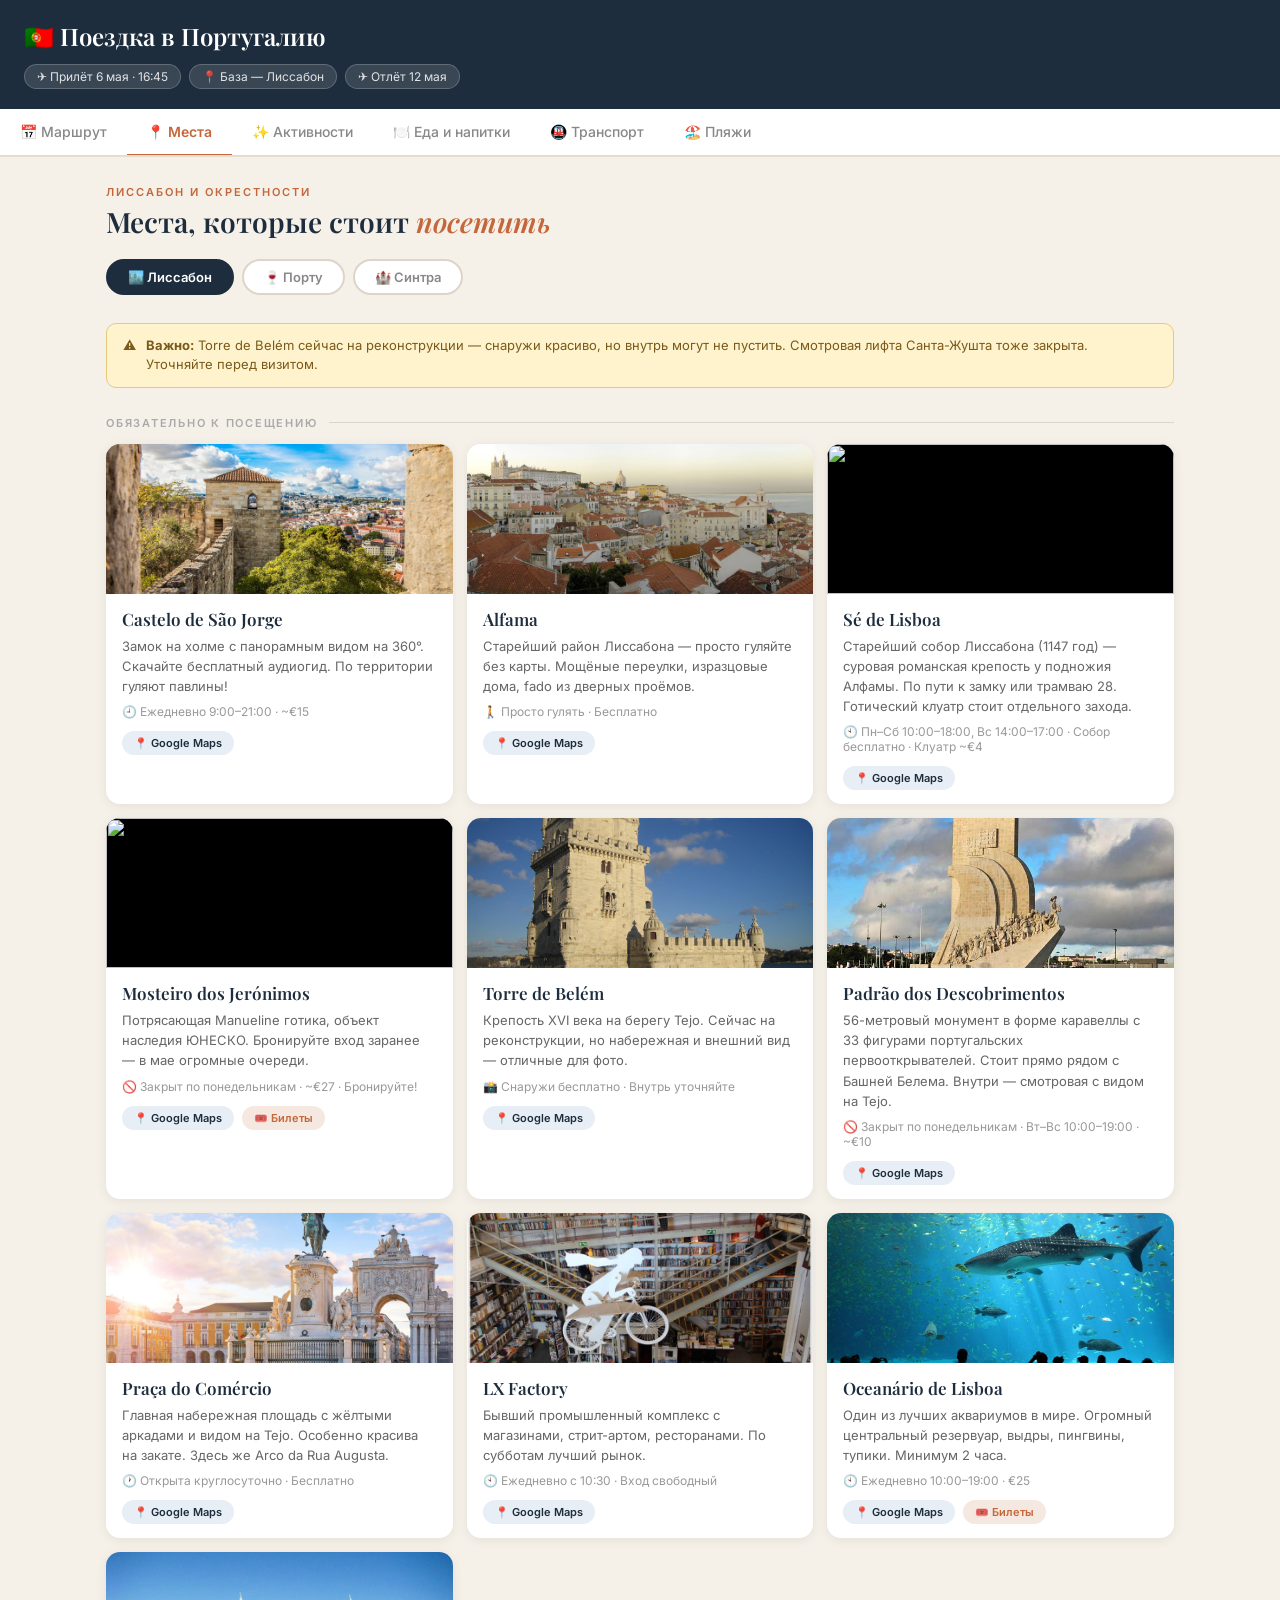
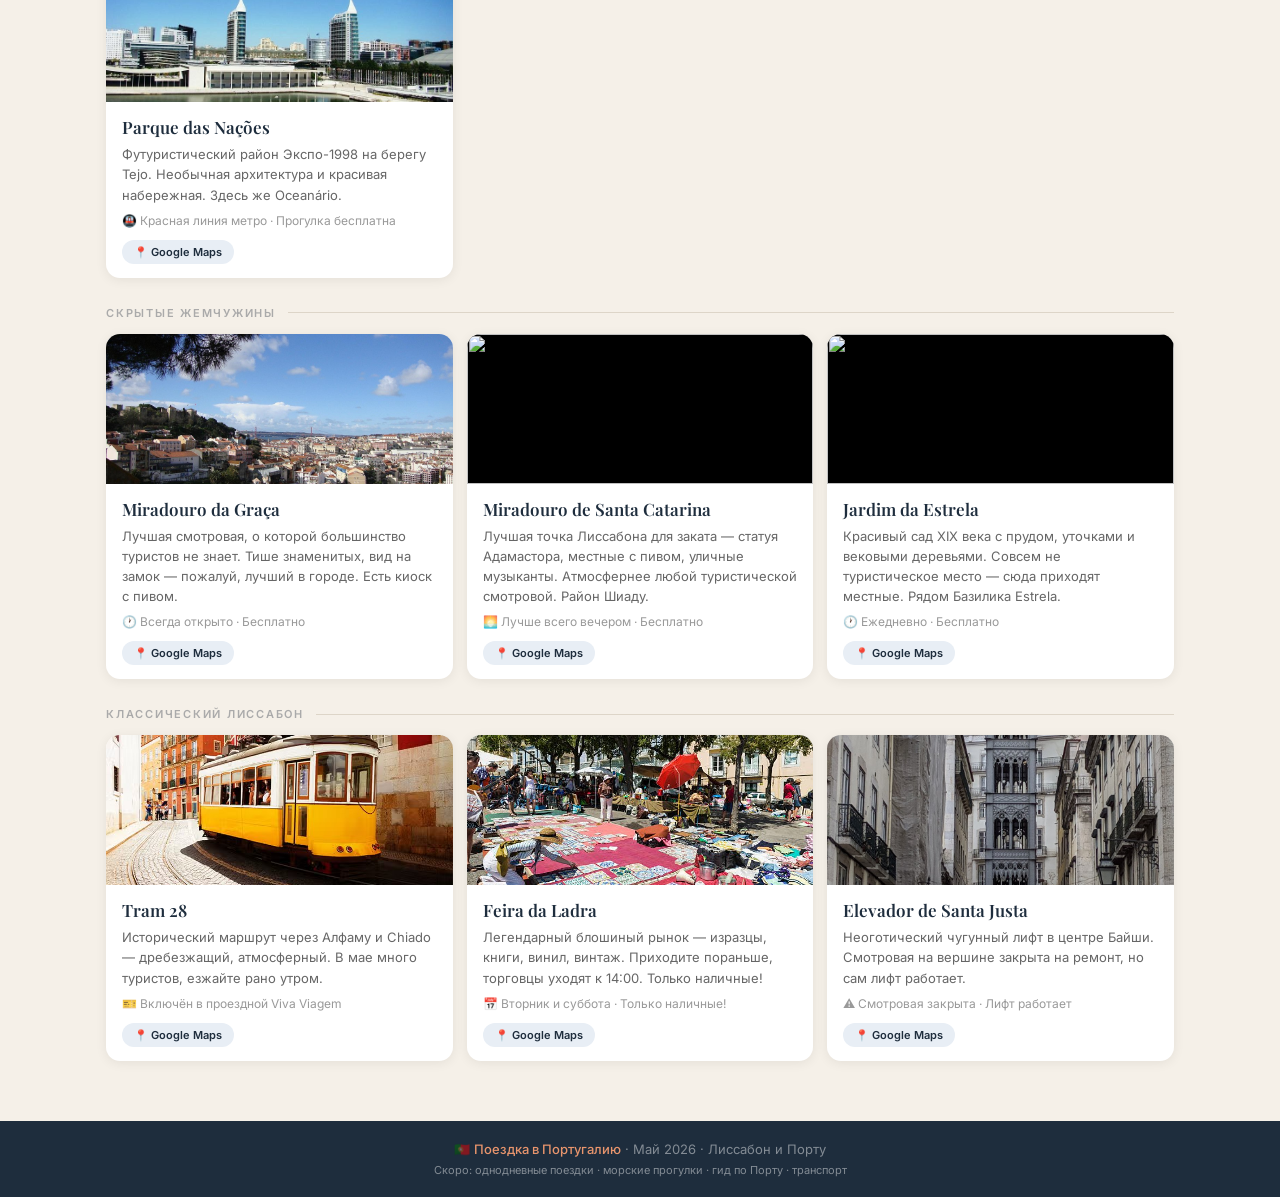
==== commit 7a3072b7: "Lisbon route" ====
--- a/index.html
+++ b/index.html
@@ -15,17 +15,316 @@
   <div class="header-pills">
     <span class="header-pill">✈ Прилёт 6 мая · 16:45</span>
     <span class="header-pill">📍 База — Лиссабон</span>
-    <span class="header-pill">✈ Отлёт 11 мая</span>
+    <span class="header-pill">✈ Отлёт 12 мая</span>
   </div>
 </header>
 
 <!-- TAB BAR -->
 <div class="tabbar">
+  <button class="tab" onclick="switchTab('itinerary', this)">📅 Маршрут</button>
   <button class="tab active" onclick="switchTab('places', this)">📍 Места</button>
   <button class="tab" onclick="switchTab('exp', this)">✨ Активности</button>
   <button class="tab" onclick="switchTab('food', this)">🍽️ Еда и напитки</button>
   <button class="tab" onclick="switchTab('transport', this)">🚇 Транспорт</button>
   <button class="tab" onclick="switchTab('beaches', this)">🏖️ Пляжи</button>
+</div>
+
+<!-- ══════════ PANEL: ITINERARY ══════════ -->
+<div class="panel" id="panel-itinerary">
+  <div class="content">
+    <p class="sec-label">Лиссабон · Май 2026</p>
+    <h2 class="sec-title">День за <em>днём</em></h2>
+
+    <div class="alert">
+      ⚠️ <span><strong>Mosteiro dos Jerónimos</strong> — билеты нужно купить заранее онлайн. <strong>Feira da Ladra</strong> — только наличные. <strong>Oceanário</strong> — тоже лучше бронировать онлайн.</span>
+    </div>
+
+    <div class="itin-grid">
+
+      <!-- MAY 6 -->
+      <div class="itin-day">
+        <div class="itin-head h-arrive">
+          <div>
+            <div class="itin-head-date">6 мая · среда</div>
+            <div class="itin-head-title">Прилёт ✈</div>
+          </div>
+          <div class="itin-head-pill">Вечер</div>
+        </div>
+        <div class="itin-body">
+          <div class="itin-item">
+            <div class="itin-time">~19:00</div>
+            <div class="itin-spine"><div class="itin-dot"></div><div class="itin-line"></div></div>
+            <div class="itin-content">
+              <div class="itin-act">Заселение в отель</div>
+            </div>
+          </div>
+          <div class="itin-item">
+            <div class="itin-time">~20:00</div>
+            <div class="itin-spine"><div class="itin-dot"></div><div class="itin-line"></div></div>
+            <div class="itin-content">
+              <div class="itin-act">Praça do Comércio</div>
+              <div class="itin-tip">Вечерняя набережная, арка Руа Аугушта — красиво с подсветкой</div>
+            </div>
+          </div>
+          <div class="itin-item">
+            <div class="itin-time">~21:00</div>
+            <div class="itin-spine"><div class="itin-dot"></div><div class="itin-line"></div></div>
+            <div class="itin-content">
+              <div class="itin-act">Ужин в Байше или Шиаду</div>
+              <div class="itin-tip">Если есть силы — Miradouro de Santa Catarina: вечерняя атмосфера, уличные музыканты</div>
+            </div>
+          </div>
+        </div>
+      </div>
+
+      <!-- MAY 7 -->
+      <div class="itin-day">
+        <div class="itin-head h-lisbon">
+          <div>
+            <div class="itin-head-date">7 мая · четверг</div>
+            <div class="itin-head-title">Белем + Шиаду</div>
+          </div>
+          <div class="itin-head-pill">Полный день</div>
+        </div>
+        <div class="itin-body">
+          <div class="itin-day-alert">⚠️ Jerónimos и Padrão dos Descobrimentos <strong>закрыты по понедельникам</strong> — их нужно посетить именно сегодня.</div>
+          <div class="itin-item">
+            <div class="itin-time">09:30</div>
+            <div class="itin-spine"><div class="itin-dot"></div><div class="itin-line"></div></div>
+            <div class="itin-content">
+              <div class="itin-act">Выезд в Белем</div>
+              <div class="itin-tip">Автобус 727 от остановки у Marquês de Pombal — идёт прямо до Белема, ~30 минут</div>
+            </div>
+          </div>
+          <div class="itin-item">
+            <div class="itin-time">10:00</div>
+            <div class="itin-spine"><div class="itin-dot"></div><div class="itin-line"></div></div>
+            <div class="itin-content">
+              <div class="itin-act">Mosteiro dos Jerónimos · ~2 часа · €27</div>
+              <div class="itin-tip">ЮНЕСКО, готический клуатр, мануэлинская архитектура</div>
+              <div class="itin-warn">🎟️ Билеты заранее онлайн — в мае огромные очереди без брони</div>
+            </div>
+          </div>
+          <div class="itin-item">
+            <div class="itin-time">12:00</div>
+            <div class="itin-spine"><div class="itin-dot"></div><div class="itin-line"></div></div>
+            <div class="itin-content">
+              <div class="itin-act">Padrão dos Descobrimentos · ~45 мин · €10</div>
+              <div class="itin-tip">Монумент в форме каравеллы, смотровая с видом на Tejo</div>
+            </div>
+          </div>
+          <div class="itin-item">
+            <div class="itin-time">12:50</div>
+            <div class="itin-spine"><div class="itin-dot"></div><div class="itin-line"></div></div>
+            <div class="itin-content">
+              <div class="itin-act">Torre de Belém · фото снаружи</div>
+              <div class="itin-tip">Реконструкция — внутрь могут не пустить, набережная отличная</div>
+            </div>
+          </div>
+          <div class="itin-item">
+            <div class="itin-time">13:20</div>
+            <div class="itin-spine"><div class="itin-dot"></div><div class="itin-line"></div></div>
+            <div class="itin-content">
+              <div class="itin-act">Обед — Pastéis de Belém</div>
+              <div class="itin-tip">Kultовая пекарня прямо у Jerónimos — настоящий pastel de nata из оригинальной печи с 1837 года</div>
+            </div>
+          </div>
+          <div class="itin-item">
+            <div class="itin-time">15:00</div>
+            <div class="itin-spine"><div class="itin-dot"></div><div class="itin-line"></div></div>
+            <div class="itin-content">
+              <div class="itin-act">LX Factory</div>
+              <div class="itin-tip">По пути обратно в центр — магазины, стрит-арт, кофе</div>
+            </div>
+          </div>
+          <div class="itin-item">
+            <div class="itin-time">16:30</div>
+            <div class="itin-spine"><div class="itin-dot"></div><div class="itin-line"></div></div>
+            <div class="itin-content">
+              <div class="itin-act">Jardim da Estrela</div>
+              <div class="itin-tip">Сад с уточками, вековые деревья — хорошо отдохнуть после насыщенного утра</div>
+            </div>
+          </div>
+          <div class="itin-item">
+            <div class="itin-time">18:00</div>
+            <div class="itin-spine"><div class="itin-dot"></div><div class="itin-line"></div></div>
+            <div class="itin-content">
+              <div class="itin-act">Miradouro de Santa Catarina · закат</div>
+              <div class="itin-tip">Статуя Адамастора, местные с пивом, уличные музыканты</div>
+            </div>
+          </div>
+          <div class="itin-item">
+            <div class="itin-time">19:30</div>
+            <div class="itin-spine"><div class="itin-dot"></div><div class="itin-line"></div></div>
+            <div class="itin-content">
+              <div class="itin-act">Ужин в Шиаду или Байрру-Алту</div>
+            </div>
+          </div>
+        </div>
+      </div>
+
+      <!-- MAY 8-9 -->
+      <div class="itin-day">
+        <div class="itin-head h-porto">
+          <div>
+            <div class="itin-head-date">8–9 мая · пятница–суббота</div>
+            <div class="itin-head-title">Порту 🍷</div>
+          </div>
+          <div class="itin-head-pill">2 дня</div>
+        </div>
+        <div class="itin-body">
+          <div class="itin-day-note">🚂 Поезд Alfa Pendular из Lisboa Oriente · ~3 часа · советуем бронировать заранее на cp.pt</div>
+          <div class="itin-item">
+            <div class="itin-time">9 мая</div>
+            <div class="itin-spine"><div class="itin-dot"></div><div class="itin-line"></div></div>
+            <div class="itin-content">
+              <div class="itin-act">Возвращение в Лиссабон · ~18:00</div>
+              <div class="itin-tip">Вечер свободный — лёгкая прогулка по Шиаду, ужин, отдых перед Синтрой</div>
+            </div>
+          </div>
+        </div>
+      </div>
+
+      <!-- MAY 10 -->
+      <div class="itin-day">
+        <div class="itin-head h-sintra">
+          <div>
+            <div class="itin-head-date">10 мая · воскресенье</div>
+            <div class="itin-head-title">Синтра 🏰</div>
+          </div>
+          <div class="itin-head-pill">День + вечер Лиссабон</div>
+        </div>
+        <div class="itin-body">
+          <div class="itin-day-alert">⚠️ В воскресенье в Синтре очень много туристов — выезжайте как можно раньше, до 9 утра.</div>
+          <div class="itin-item">
+            <div class="itin-time">~17:00</div>
+            <div class="itin-spine"><div class="itin-dot"></div><div class="itin-line"></div></div>
+            <div class="itin-content">
+              <div class="itin-act">Возвращение в Лиссабон</div>
+              <div class="itin-tip">Если не успели — Jardim da Estrela в шаговой доступности от центра. Или просто отдых перед насыщенным завтра.</div>
+            </div>
+          </div>
+        </div>
+      </div>
+
+      <!-- MAY 11 -->
+      <div class="itin-day">
+        <div class="itin-head h-lisbon">
+          <div>
+            <div class="itin-head-date">11 мая · понедельник</div>
+            <div class="itin-head-title">Океанариум + Алфама</div>
+          </div>
+          <div class="itin-head-pill">Полный день</div>
+        </div>
+        <div class="itin-body">
+          <div class="itin-day-note">✅ Jerónimos и Padrão сегодня закрыты — но вы уже были там в четверг. Оба района — восток города, удобно за один день.</div>
+          <div class="itin-item">
+            <div class="itin-time">09:30</div>
+            <div class="itin-spine"><div class="itin-dot"></div><div class="itin-line"></div></div>
+            <div class="itin-content">
+              <div class="itin-act">Метро до Parque das Nações · ст. Oriente</div>
+              <div class="itin-tip">От отеля: жёлтая линия → São Sebastião → пересадка на красную → Oriente, ~25 минут</div>
+            </div>
+          </div>
+          <div class="itin-item">
+            <div class="itin-time">10:00</div>
+            <div class="itin-spine"><div class="itin-dot"></div><div class="itin-line"></div></div>
+            <div class="itin-content">
+              <div class="itin-act">Oceanário de Lisboa · ~2.5 часа · €25</div>
+              <div class="itin-tip">Один из лучших аквариумов мира — выдры, пингвины, тупики, огромный центральный резервуар</div>
+              <div class="itin-warn">🎟️ Билеты купить заранее онлайн</div>
+            </div>
+          </div>
+          <div class="itin-item">
+            <div class="itin-time">12:30</div>
+            <div class="itin-spine"><div class="itin-dot"></div><div class="itin-line"></div></div>
+            <div class="itin-content">
+              <div class="itin-act">Прогулка по Parque das Nações</div>
+              <div class="itin-tip">Футуристическая архитектура Экспо-98, красивая набережная Tejo — бесплатно</div>
+            </div>
+          </div>
+          <div class="itin-item">
+            <div class="itin-time">13:30</div>
+            <div class="itin-spine"><div class="itin-dot"></div><div class="itin-line"></div></div>
+            <div class="itin-content">
+              <div class="itin-act">Обед в Parque das Nações, потом метро обратно</div>
+            </div>
+          </div>
+          <div class="itin-item">
+            <div class="itin-time">14:30</div>
+            <div class="itin-spine"><div class="itin-dot"></div><div class="itin-line"></div></div>
+            <div class="itin-content">
+              <div class="itin-act">Sé de Lisboa · ~30 мин · бесплатно</div>
+              <div class="itin-tip">Старейший собор 1147 года, готический клуатр ~€4</div>
+            </div>
+          </div>
+          <div class="itin-item">
+            <div class="itin-time">15:00</div>
+            <div class="itin-spine"><div class="itin-dot"></div><div class="itin-line"></div></div>
+            <div class="itin-content">
+              <div class="itin-act">Трамвай 28 + прогулка по Алфаме</div>
+              <div class="itin-tip">Садитесь у Sé — мощёные переулки, изразцовые дома, фаду из дверей</div>
+            </div>
+          </div>
+          <div class="itin-item">
+            <div class="itin-time">16:30</div>
+            <div class="itin-spine"><div class="itin-dot"></div><div class="itin-line"></div></div>
+            <div class="itin-content">
+              <div class="itin-act">Castelo de São Jorge · ~2 часа · €15</div>
+              <div class="itin-tip">Панорама 360°, павлины на территории, скачайте бесплатный аудиогид</div>
+            </div>
+          </div>
+          <div class="itin-item">
+            <div class="itin-time">18:30</div>
+            <div class="itin-spine"><div class="itin-dot"></div><div class="itin-line"></div></div>
+            <div class="itin-content">
+              <div class="itin-act">Miradouro da Graça · вечер</div>
+              <div class="itin-tip">Лучший вид на замок в городе, киоск с пивом — закат в мае около 21:00</div>
+            </div>
+          </div>
+        </div>
+      </div>
+
+      <!-- MAY 12 -->
+      <div class="itin-day">
+        <div class="itin-head h-back">
+          <div>
+            <div class="itin-head-date">12 мая · вторник</div>
+            <div class="itin-head-title">Последний день</div>
+          </div>
+          <div class="itin-head-pill">Отлёт вечером</div>
+        </div>
+        <div class="itin-body">
+          <div class="itin-day-alert">👋 Партнёр уезжает рано утром. День соло.</div>
+          <div class="itin-item">
+            <div class="itin-time">~09:00</div>
+            <div class="itin-spine"><div class="itin-dot"></div><div class="itin-line"></div></div>
+            <div class="itin-content">
+              <div class="itin-act">Feira da Ladra · блошиный рынок</div>
+              <div class="itin-tip">Вторник ✓ — работает до ~14:00, лучше прийти пораньше. Изразцы, книги, винил, винтаж.</div>
+              <div class="itin-warn">💵 Только наличные!</div>
+            </div>
+          </div>
+          <div class="itin-item">
+            <div class="itin-time">~12:00</div>
+            <div class="itin-spine"><div class="itin-dot"></div><div class="itin-line"></div></div>
+            <div class="itin-content">
+              <div class="itin-act">Свободное время · последняя прогулка</div>
+              <div class="itin-tip">Шиаду, кофе, сувениры — всё что не успели</div>
+            </div>
+          </div>
+          <div class="itin-item">
+            <div class="itin-time">Вечер</div>
+            <div class="itin-spine"><div class="itin-dot"></div><div class="itin-line"></div></div>
+            <div class="itin-content">
+              <div class="itin-act">Отлёт ✈</div>
+            </div>
+          </div>
+        </div>
+      </div>
+
+    </div>
+  </div>
 </div>
 
 <!-- ══════════ PANEL: PLACES ══════════ -->
@@ -70,6 +369,17 @@
         </div>
       </div>
       <div class="card">
+        <div class="card-top" style="padding:0;background:#000;"><img src="images/se_de_lisboa.png" style="width:100%;height:100%;object-fit:cover;"></div>
+        <div class="card-body">
+          <div class="card-title">Sé de Lisboa</div>
+          <div class="card-desc">Старейший собор Лиссабона (1147 год) — суровая романская крепость у подножия Алфамы. По пути к замку или трамваю 28. Готический клуатр стоит отдельного захода.</div>
+          <div class="card-note">🕙 Пн–Сб 10:00–18:00, Вс 14:00–17:00 · Собор бесплатно · Клуатр ~€4</div>
+          <div class="card-actions">
+            <a href="https://www.google.com/maps/search/?api=1&query=Sé+de+Lisboa+Portugal" target="_blank" class="btn-map">📍 Google Maps</a>
+          </div>
+        </div>
+      </div>
+      <div class="card">
         <div class="card-top" style="padding:0;background:#000;"><img src="images/jeronimos.png" style="width:100%;height:100%;object-fit:cover;"></div>
         <div class="card-body">
           <div class="card-title">Mosteiro dos Jerónimos</div>
@@ -94,6 +404,17 @@
         </div>
       </div>
       <div class="card">
+        <div class="card-top" style="padding:0;background:#000;"><img src="images/padrao_dos_descobrimentos.png" style="width:100%;height:100%;object-fit:cover;"></div>
+        <div class="card-body">
+          <div class="card-title">Padrão dos Descobrimentos</div>
+          <div class="card-desc">56-метровый монумент в форме каравеллы с 33 фигурами португальских первооткрывателей. Стоит прямо рядом с Башней Белема. Внутри — смотровая с видом на Tejo.</div>
+          <div class="card-note">🚫 Закрыт по понедельникам · Вт–Вс 10:00–19:00 · ~€10</div>
+          <div class="card-actions">
+            <a href="https://www.google.com/maps/search/?api=1&query=Padrão+dos+Descobrimentos+Lisboa+Portugal" target="_blank" class="btn-map">📍 Google Maps</a>
+          </div>
+        </div>
+      </div>
+      <div class="card">
         <div class="card-top" style="padding:0;background:#000;"><img src="images/praca_do_commercio.png" style="width:100%;height:100%;object-fit:cover;"></div>
         <div class="card-body">
           <div class="card-title">Praça do Comércio</div>
@@ -150,6 +471,17 @@
           <div class="card-note">🕐 Всегда открыто · Бесплатно</div>
           <div class="card-actions">
             <a href="https://www.google.com/maps/search/?api=1&query=Miradouro+da+Graça+Lisboa+Portugal" target="_blank" class="btn-map">📍 Google Maps</a>
+          </div>
+        </div>
+      </div>
+      <div class="card">
+        <div class="card-top" style="padding:0;background:#000;"><img src="images/miradouro_santa_catarina.png" style="width:100%;height:100%;object-fit:cover;"></div>
+        <div class="card-body">
+          <div class="card-title">Miradouro de Santa Catarina</div>
+          <div class="card-desc">Лучшая точка Лиссабона для заката — статуя Адамастора, местные с пивом, уличные музыканты. Атмосфернее любой туристической смотровой. Район Шиаду.</div>
+          <div class="card-note">🌅 Лучше всего вечером · Бесплатно</div>
+          <div class="card-actions">
+            <a href="https://www.google.com/maps/search/?api=1&query=Miradouro+de+Santa+Catarina+Lisboa+Portugal" target="_blank" class="btn-map">📍 Google Maps</a>
           </div>
         </div>
       </div>
@@ -497,6 +829,22 @@
           <div class="card-actions">
             <a href="https://www.google.com/maps/search/?api=1&query=Parque+Serralves+Porto+Portugal" target="_blank" class="btn-map">📍 Google Maps</a>
             <a href="https://www.serralves.pt" target="_blank" class="btn-tickets">🎟️ Билеты</a>
+          </div>
+        </div>
+      </div>
+    </div>
+
+    <p class="divider">Однодневные поездки</p>
+    <div class="grid">
+      <div class="card">
+        <div class="card-top" style="padding:0;background:#000;"><img src="images/aveiro.png" style="width:100%;height:100%;object-fit:cover;"><span class="badge b-gold">Венеция Португалии</span></div>
+        <div class="card-body">
+          <div class="card-title">Aveiro</div>
+          <div class="card-desc">Очаровательный город с каналами и яркими лодками moliceiro — за это его называют «Португальской Венецией». Попробуйте ovos moles — традиционные сладости из яичного желтка в вафельной оболочке. Красивая архитектура в стиле ар-нуво, соляные поля и лагуна Ria de Aveiro.</div>
+          <div class="card-note">🚆 Поезд из Porto Campanħã · ~1 ч · ~€6–10 · Alfa Pendular или региональный</div>
+          <div class="card-note">🕐 Прогулка по городу бесплатно · Лодка moliceiro ~€15 · ~3–4 часа на город</div>
+          <div class="card-actions">
+            <a href="https://www.google.com/maps/search/?api=1&query=Aveiro+Portugal" target="_blank" class="btn-map">📍 Google Maps</a>
           </div>
         </div>
       </div>
--- a/styles.css
+++ b/styles.css
@@ -467,6 +467,39 @@
   .food-grid { grid-template-columns: 1fr; }
 }
 
+/* ─── ITINERARY ─── */
+.itin-grid { display: flex; flex-direction: column; gap: 16px; }
+
+.itin-day { background: #fff; border-radius: 16px; overflow: hidden; box-shadow: 0 2px 12px rgba(0,0,0,0.07); }
+
+.itin-head { padding: 16px 20px; display: flex; align-items: center; justify-content: space-between; }
+.itin-head.h-arrive { background: #1E2D3D; }
+.itin-head.h-lisbon { background: linear-gradient(135deg,#C4673A,#9e4a28); }
+.itin-head.h-porto  { background: linear-gradient(135deg,#4a1a6b,#7B3FAF); }
+.itin-head.h-sintra { background: linear-gradient(135deg,#1a4a2e,#2d7a4a); }
+.itin-head.h-back   { background: linear-gradient(135deg,#2E4259,#3d5a7a); }
+
+.itin-head-date { font-size: 11px; font-weight: 600; letter-spacing: 0.12em; text-transform: uppercase; color: rgba(255,255,255,0.6); margin-bottom: 3px; }
+.itin-head-title { font-family: 'Playfair Display', serif; font-size: 19px; font-weight: 600; color: #fff; }
+.itin-head-pill { font-size: 10px; font-weight: 700; letter-spacing: 0.06em; text-transform: uppercase; padding: 4px 12px; border-radius: 20px; background: rgba(255,255,255,0.18); color: #fff; white-space: nowrap; }
+
+.itin-body { padding: 16px 20px 4px; }
+
+.itin-item { display: grid; grid-template-columns: 44px 16px 1fr; column-gap: 10px; }
+.itin-time { font-size: 11px; font-weight: 700; color: #C4673A; padding-top: 3px; text-align: right; }
+.itin-spine { display: flex; flex-direction: column; align-items: center; }
+.itin-dot { width: 8px; height: 8px; border-radius: 50%; background: #C4673A; margin-top: 5px; flex-shrink: 0; }
+.itin-line { width: 2px; flex: 1; background: #e5ddd0; margin-top: 4px; min-height: 12px; }
+.itin-item:last-child .itin-line { display: none; }
+.itin-content { padding-bottom: 14px; }
+.itin-item:last-child .itin-content { padding-bottom: 16px; }
+.itin-act { font-size: 13.5px; font-weight: 600; color: #1E2D3D; line-height: 1.3; padding-top: 1px; }
+.itin-tip { font-size: 12px; color: #888; line-height: 1.5; margin-top: 2px; }
+.itin-warn { font-size: 11px; color: #C4673A; font-weight: 600; margin-top: 3px; }
+
+.itin-day-alert { background: #FEF3CD; border-left: 3px solid #e8c97a; border-radius: 0 8px 8px 0; padding: 8px 12px; font-size: 12px; color: #7a5a1a; margin-bottom: 14px; line-height: 1.5; }
+.itin-day-note { background: #e8eef5; border-left: 3px solid #1E2D3D; border-radius: 0 8px 8px 0; padding: 8px 12px; font-size: 12px; color: #1E2D3D; margin-bottom: 14px; line-height: 1.5; }
+
 /* ─── CITY SUBTABS ─── */
 .city-tabs {
   display: flex;
